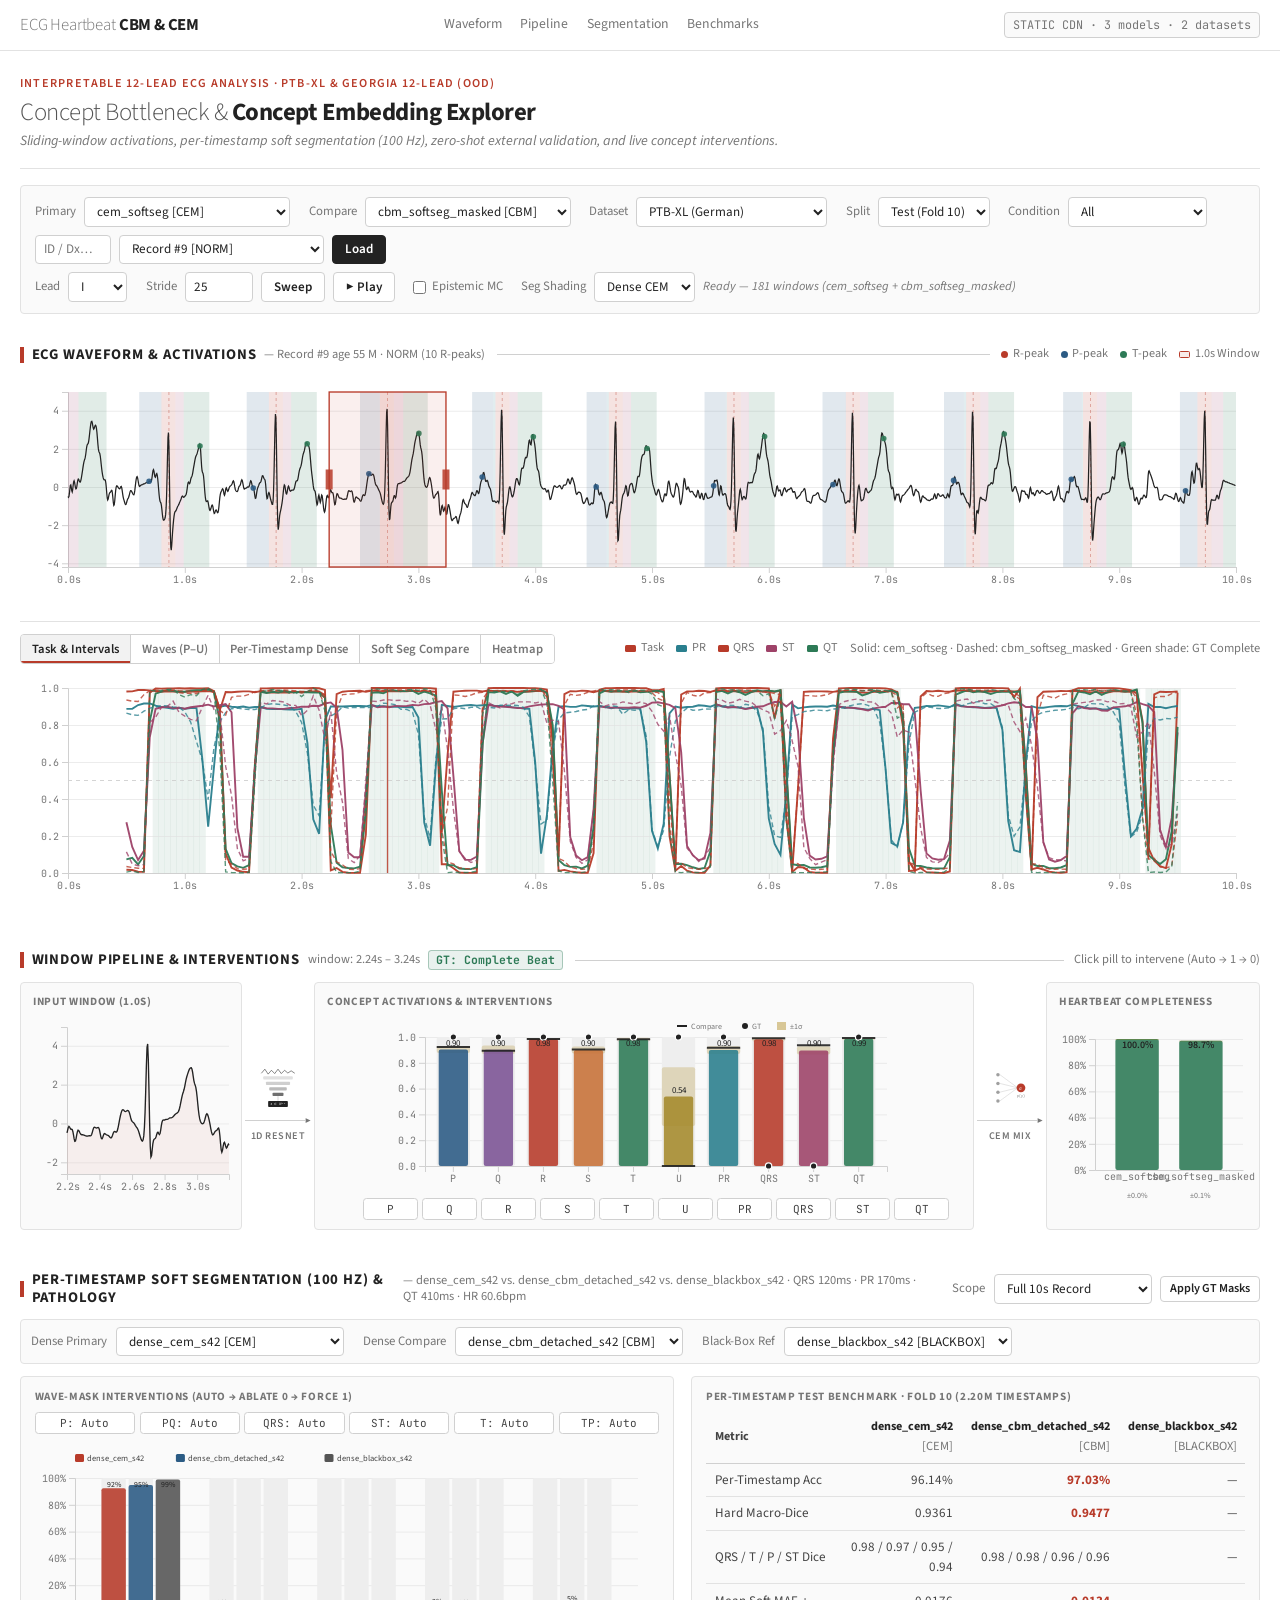
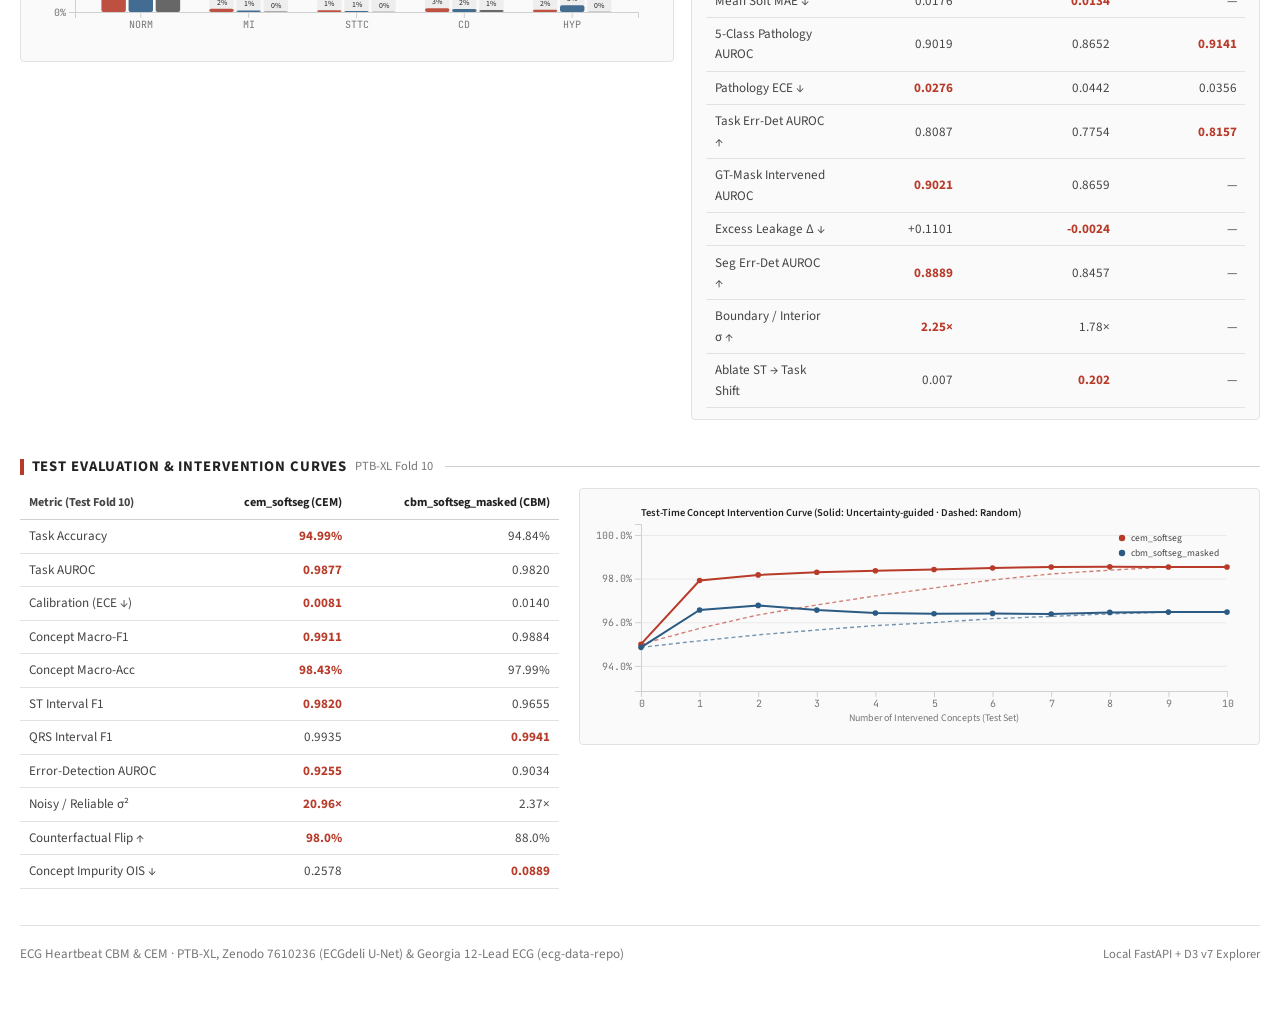
==== explorer/vercel/index.html @ d628d13e "Added vercel test" ====
<!DOCTYPE html>
<html lang="en">
<head>
  <meta charset="UTF-8" />
  <meta name="viewport" content="width=device-width, initial-scale=1.0" />
  <meta name="theme-color" content="#ffffff" />
  <title>ECG Heartbeat · CBM &amp; CEM Explorer</title>
  <link rel="preconnect" href="https://fonts.googleapis.com" />
  <link rel="preconnect" href="https://fonts.gstatic.com" crossorigin />
  <link href="https://fonts.googleapis.com/css2?family=Source+Sans+3:ital,wght@0,300;0,400;0,600;0,700;1,400&family=JetBrains+Mono:wght@400;500&display=swap" rel="stylesheet" />
  <link rel="stylesheet" href="./static/style.css" />
</head>
<body>
  <header class="site-topbar">
    <div class="page-wrap topbar-inner">
      <a class="brand-link" href="#top">
        <span class="brand-thin">ECG Heartbeat</span> <span class="brand-bold">CBM &amp; CEM</span>
      </a>
      <nav class="primary-nav" aria-label="Explorer sections">
        <a class="nav-link" href="#signal-section">Waveform</a>
        <a class="nav-link" href="#pipeline-section">Pipeline</a>
        <a class="nav-link" href="#dense-seg-section">Segmentation</a>
        <a class="nav-link" href="#benchmark-section">Benchmarks</a>
      </nav>
      <div id="device-badge" class="badge">Loading…</div>
    </div>
  </header>

  <main id="top" class="page-wrap">
    <section class="masthead">
      <div class="masthead-subtitle">Interpretable 12-Lead ECG Analysis · PTB-XL &amp; Georgia 12-Lead (OOD)</div>
      <h1 class="masthead-title">
        <span class="name-light">Concept Bottleneck &amp;</span> <span class="name-bold">Concept Embedding Explorer</span>
      </h1>
      <p class="masthead-note">
        Sliding-window activations, per-timestamp soft segmentation (100 Hz), zero-shot external validation, and live concept interventions.
      </p>
    </section>

    <!-- ── Controls ─────────────────────────────────────────────────────── -->
    <section class="controls">
      <div class="control-row">
        <label for="model-select">Primary</label>
        <select id="model-select"><option value="">— loading models… —</option></select>

        <label for="compare-select" class="ml">Compare</label>
        <select id="compare-select"><option value="">None</option></select>

        <label for="dataset-select" class="ml">Dataset</label>
        <select id="dataset-select">
          <option value="ptbxl" selected>PTB-XL (German)</option>
        </select>

        <label for="fold-select" class="ml" id="fold-label">Split</label>
        <select id="fold-select">
          <option value="10" selected>Test (Fold 10)</option>
          <option value="9">Val (Fold 9)</option>
          <option value="all">All Folds</option>
        </select>

        <label for="dx-select" class="ml">Condition</label>
        <select id="dx-select">
          <option value="ALL" selected>All</option>
          <option value="NORM">NORM</option>
          <option value="MI">MI</option>
          <option value="STTC">STTC</option>
          <option value="CD">CD</option>
          <option value="HYP">HYP</option>
          <option value="AFIB">AFIB</option>
          <option value="BBB">BBB (LBBB/RBBB)</option>
          <option value="PVC">PVC / PAC</option>
        </select>

        <input id="record-search" type="text" placeholder="ID / Dx…" title="Filter by ECG ID or condition" style="width:76px" />
        <select id="record-select"><option value="">— loading… —</option></select>
        <button id="load-btn" class="primary-btn">Load</button>
      </div>

      <div class="control-row">
        <label for="lead-select">Lead</label>
        <select id="lead-select">
          <option value="0" selected>I</option>
          <option value="1">II</option>
          <option value="2">III</option>
          <option value="3">aVR</option>
          <option value="4">aVL</option>
          <option value="5">aVF</option>
          <option value="6">V1</option>
          <option value="7">V2</option>
          <option value="8">V3</option>
          <option value="9">V4</option>
          <option value="10">V5</option>
          <option value="11">V6</option>
        </select>

        <label for="stride-input" class="ml">Stride</label>
        <input id="stride-input" type="number" value="20" min="5" max="200" step="5" style="width:68px" />
        <button id="sweep-btn" class="secondary-btn">Sweep</button>
        <button id="play-btn" class="secondary-btn" disabled>▶ Play</button>
        <label class="ml" style="display:inline-flex;align-items:center;gap:0.35rem;cursor:pointer" title="Run MC-Dropout on current window &amp; dense models for Epistemic + Aleatoric decomposition">
          <input id="epistemic-chk" type="checkbox" /> Epistemic MC
        </label>
        <label for="ecg-seg-overlay" class="ml">Seg Shading</label>
        <select id="ecg-seg-overlay" title="Shade ECG waveform with per-timestamp wave segmentation">
          <option value="none">Off</option>
          <option value="dense_cem" selected>Dense CEM</option>
          <option value="dense_cbm">Dense CBM</option>
          <option value="zenodo">Zenodo GT</option>
        </select>
        <span id="sweep-status" class="status-label"></span>
      </div>
    </section>

    <!-- ── Signal + Synchronized Sliding-Window & Per-Timestamp Activations ── -->
    <section class="card" id="signal-section">
      <div class="section-header">
        <h2 class="cv-heading">
          ECG Waveform &amp; Activations <span id="record-meta" class="meta-label"></span>
        </h2>
        <div class="legend-inline">
          <span class="leg-item"><i class="dot" style="background:#b83b2a"></i>R-peak</span>
          <span class="leg-item"><i class="dot" style="background:#2b5b84"></i>P-peak</span>
          <span class="leg-item"><i class="dot" style="background:#2d7a56"></i>T-peak</span>
          <span class="leg-item"><i class="swatch" style="border:1.5px solid #b83b2a;background:rgba(184,59,42,0.1)"></i>1.0s Window</span>
        </div>
      </div>
      <div id="signal-hint" class="hint">Select a record and click Load to inspect sliding-window and per-timestamp concept activations.</div>
      <div id="signal-container"></div>

      <!-- Synchronized Activation Timeline / Heatmap -->
      <div id="timeline-wrapper" style="display:none">
        <div class="timeline-toolbar">
          <div class="tab-group" id="timeline-tabs">
            <button class="tab-btn active" data-view="intervals">Task &amp; Intervals</button>
            <button class="tab-btn" data-view="waves">Waves (P–U)</button>
            <button class="tab-btn" data-view="dense">Per-Timestamp Dense</button>
            <button class="tab-btn" data-view="softseg">Soft Seg Compare</button>
            <button class="tab-btn" data-view="heatmap">Heatmap</button>
          </div>
          <div id="timeline-legend" class="legend-inline"></div>
        </div>
        <div id="seg-controls-bar" class="seg-controls-bar" style="display:none">
          <label for="seg-compare-mode">View</label>
          <select id="seg-compare-mode">
            <option value="cem_vs_gt" selected>Dense CEM (solid) vs. Zenodo GT (shaded)</option>
            <option value="cbm_vs_gt">Dense CBM (solid) vs. Zenodo GT (shaded)</option>
            <option value="cem_vs_cbm">Dense CEM (solid) vs. Dense CBM (dashed)</option>
            <option value="gt_only">Zenodo / ECGdeli GT Only</option>
          </select>
          <label class="ml" style="display:inline-flex;align-items:center;gap:0.3rem;cursor:pointer">
            <input id="seg-show-unc" type="checkbox" checked /> Boundary Uncertainty σ(t)
          </label>
          <span id="seg-hover-readout" class="meta-label ml"></span>
        </div>
        <div id="lineplot-container"></div>
        <div id="unc-strip-container" style="display:none"></div>
        <div id="heatmap-container" style="display:none"></div>
      </div>
    </section>

    <!-- ── Interactive Pipeline & Live Concept Interventions ────────────── -->
    <section class="card" id="pipeline-section" style="display:none">
      <div class="section-header">
        <h2 class="cv-heading">
          Window Pipeline &amp; Interventions
          <span class="window-info" id="window-pos-label"></span>
          <span class="gt-pill" id="gt-window-pill"></span>
        </h2>
        <div class="intervention-actions">
          <span class="meta-label">Click pill to intervene (Auto → 1 → 0)</span>
          <button id="reset-int-btn" class="secondary-btn small-btn" style="display:none">Reset</button>
        </div>
      </div>

      <div class="pipeline">
        <!-- 1. Input window -->
        <div class="pipe-panel pipe-panel--input">
          <div class="pipe-panel-title">Input Window (1.0s)</div>
          <div id="window-plot"></div>
        </div>

        <!-- Connector: Encoder -->
        <div class="pipe-connector">
          <svg class="pipe-sym" viewBox="0 0 64 84" fill="none" xmlns="http://www.w3.org/2000/svg">
            <polyline points="2,11 8,4 14,13 20,6 26,12 32,4 38,12 44,6 50,11 56,7 62,11"
              stroke="#222222" stroke-width="1.4" opacity="0.7" stroke-linecap="round"/>
            <rect x="5"  y="17" width="54" height="6" rx="1.5" fill="#767676" opacity="0.22"/>
            <rect x="10" y="27" width="44" height="6" rx="1.5" fill="#767676" opacity="0.35"/>
            <rect x="16" y="37" width="32" height="6" rx="1.5" fill="#767676" opacity="0.5"/>
            <rect x="22" y="47" width="20" height="6" rx="1.5" fill="#222222" opacity="0.65"/>
            <line x1="32" y1="53" x2="32" y2="62" stroke="#d0d0d0" stroke-width="1.5"/>
            <rect x="14" y="62" width="36" height="11" rx="1.5" fill="#222222"/>
            <text x="32" y="70" text-anchor="middle" fill="#ffffff" font-size="5.5" font-family="monospace">z ∈ ℝ⁵¹²</text>
          </svg>
          <div class="pipe-arrow-row">
            <div class="pipe-arrow-line"></div>
            <span class="pipe-arrow-tip">▶</span>
          </div>
          <div class="pipe-label">1D ResNet</div>
        </div>

        <!-- 2. Concept activations + Intervention toggles -->
        <div class="pipe-panel pipe-panel--concepts">
          <div class="pipe-panel-title" id="concepts-panel-title">Concept Activations &amp; Interventions</div>
          <div id="histogram-container"></div>
          <div id="intervention-controls" class="intervention-bar"></div>
        </div>

        <!-- Connector: Predictor -->
        <div class="pipe-connector">
          <svg class="pipe-sym" viewBox="0 0 64 84" fill="none" xmlns="http://www.w3.org/2000/svg">
            <circle cx="10" cy="14" r="3.2" fill="#767676" opacity="0.7"/>
            <circle cx="10" cy="30" r="3.2" fill="#767676" opacity="0.7"/>
            <circle cx="10" cy="46" r="3.2" fill="#767676" opacity="0.7"/>
            <circle cx="10" cy="62" r="3.2" fill="#767676" opacity="0.7"/>
            <line x1="13.5" y1="14" x2="46" y2="38" stroke="#d0d0d0" stroke-width="1"/>
            <line x1="13.5" y1="30" x2="46" y2="38" stroke="#d0d0d0" stroke-width="1"/>
            <line x1="13.5" y1="46" x2="46" y2="38" stroke="#d0d0d0" stroke-width="1"/>
            <line x1="13.5" y1="62" x2="46" y2="38" stroke="#d0d0d0" stroke-width="1"/>
            <circle cx="52" cy="38" r="8" fill="#b83b2a"/>
            <text x="52" y="41.5" text-anchor="middle" fill="#ffffff" font-size="9">σ</text>
            <text x="52" y="55" text-anchor="middle" fill="#767676" font-size="6" font-family="monospace">p(y)</text>
          </svg>
          <div class="pipe-arrow-row">
            <div class="pipe-arrow-line"></div>
            <span class="pipe-arrow-tip">▶</span>
          </div>
          <div class="pipe-label" id="predictor-label">Bottleneck</div>
        </div>

        <!-- 3. Task prediction (Primary + Compare) -->
        <div class="pipe-panel pipe-panel--task">
          <div class="pipe-panel-title">Heartbeat Completeness</div>
          <div id="task-pred-container"></div>
        </div>
      </div>
    </section>

    <!-- ── Per-Timestamp Dense Segmentation & Pathology Interventions ─────── -->
    <section class="card" id="dense-seg-section" style="display:none">
      <div class="section-header">
        <h2 class="cv-heading">
          Per-Timestamp Soft Segmentation (100 Hz) &amp; Pathology
          <span class="meta-label" id="dense-seg-status"></span>
        </h2>
        <div class="intervention-actions">
          <label for="dense-int-scope">Scope</label>
          <select id="dense-int-scope">
            <option value="record" selected>Full 10s Record</option>
            <option value="window">Selected 1.0s Window</option>
          </select>
          <button id="dense-gt-int-btn" class="secondary-btn small-btn" title="Substitute Zenodo GT soft masks into Dense CBM &amp; Dense CEM">Apply GT Masks</button>
          <button id="dense-reset-int-btn" class="secondary-btn small-btn" style="display:none">Reset</button>
        </div>
      </div>
      <div class="seg-controls-bar" style="margin-bottom:0.75rem">
        <label for="dense-primary-select">Dense Primary</label>
        <select id="dense-primary-select"><option value="">— loading… —</option></select>

        <label for="dense-compare-select" class="ml">Dense Compare</label>
        <select id="dense-compare-select"><option value="">None</option></select>

        <label for="dense-blackbox-select" class="ml">Black-Box Ref</label>
        <select id="dense-blackbox-select"><option value="">None</option></select>
      </div>
      <div class="dense-grid">
        <div class="dense-panel">
          <div class="pipe-panel-title">Wave-Mask Interventions (Auto → Ablate 0 → Force 1)</div>
          <div id="dense-wave-pills" class="dense-pill-bar"></div>
          <div id="dense-pathology-bars" class="dense-patho-container"></div>
        </div>
        <div class="dense-panel">
          <div class="pipe-panel-title" id="dense-benchmark-title">Per-Timestamp Test Benchmark · Fold 10 (2.20M Timestamps)</div>
          <div id="dense-metrics-table"></div>
        </div>
      </div>
    </section>

    <!-- ── Model Metrics & Test-Time Intervention Curves ─────────────────── -->
    <section class="card" id="benchmark-section">
      <div class="section-header">
        <h2 class="cv-heading">
          Test Evaluation &amp; Intervention Curves
          <span class="meta-label" id="benchmark-subtitle">PTB-XL Fold 10</span>
        </h2>
      </div>
      <div class="benchmark-grid">
        <div id="metrics-summary-container" class="metrics-col"></div>
        <div id="intervention-curve-container" class="curve-col"></div>
      </div>
    </section>

    <footer class="minimal-footer">
      <div class="minimal-footer-row">
        <span>ECG Heartbeat CBM &amp; CEM · PTB-XL, Zenodo 7610236 (ECGdeli U-Net) &amp; Georgia 12-Lead ECG (ecg-data-repo)</span>
        <span class="meta-label">Local FastAPI + D3 v7 Explorer</span>
      </div>
    </footer>
  </main>

  <script src="./static/vendor/d3.v7.min.js"></script>
  <script>window.EXPLORER_STATIC_MODE = true;</script>
  <script src="./static/main.js"></script>
</body>
</html>
---- explorer/vercel/static/style.css ----
/* ── Minimal Editorial Theme (inspired by merowech.github.io) ─────────────── */
*, *::before, *::after { box-sizing: border-box; margin: 0; padding: 0; }

:root {
  --bg: #ffffff;
  --bg-subtle: #fafafa;
  --bg-active: #f2f2f2;
  --ink: #222222;
  --text: #444444;
  --muted: #767676;
  --accent: #b83b2a;
  --accent-muted: #c45a4b;
  --ok: #2d7a56;
  --warn: #a67c00;
  --rule: #e2e2e2;
  --rule-strong: #d0d0d0;
  --font-sans: "Source Sans 3", system-ui, -apple-system, BlinkMacSystemFont, "Segoe UI", sans-serif;
  --font-mono: "JetBrains Mono", ui-monospace, SFMono-Regular, Menlo, Monaco, Consolas, monospace;
}

html { scroll-behavior: smooth; scroll-padding-top: 4rem; }

body {
  -webkit-font-smoothing: antialiased;
  -moz-osx-font-smoothing: grayscale;
  font-family: var(--font-sans);
  background-color: var(--bg);
  color: var(--text);
  line-height: 1.55;
  min-height: 100vh;
}

h1, h2, h3, h4 { color: var(--ink); line-height: 1.25; margin: 0; }
code, pre { font-family: var(--font-mono); }

a {
  color: var(--ink);
  text-decoration: underline;
  text-decoration-color: var(--rule-strong);
  text-underline-offset: 0.2em;
  transition: color 0.15s ease, text-decoration-color 0.15s ease;
}
a:hover { color: var(--accent); text-decoration-color: var(--accent); }
:focus-visible { outline: 2px solid var(--accent); outline-offset: 2px; }

/* ── Sticky Translucent Topbar ────────────────────────────────────────────── */
.site-topbar {
  position: sticky;
  top: 0;
  z-index: 40;
  background-color: rgba(255, 255, 255, 0.94);
  -webkit-backdrop-filter: blur(8px);
  backdrop-filter: blur(8px);
  border-bottom: 1px solid var(--rule);
}

.page-wrap {
  width: min(100% - 2.5rem, 78rem);
  margin-inline: auto;
}

.topbar-inner {
  display: flex;
  align-items: center;
  justify-content: space-between;
  gap: 1rem;
  min-height: 3.15rem;
}

.brand-link {
  font-size: 1.05rem;
  letter-spacing: -0.01em;
  text-decoration: none;
  color: var(--ink);
  white-space: nowrap;
}
.brand-link:hover { color: var(--ink); }
.brand-thin { color: var(--muted); font-weight: 300; }
.brand-bold { color: var(--ink); font-weight: 700; }

.primary-nav {
  display: flex;
  align-items: center;
  gap: 1.15rem;
}
.primary-nav a.nav-link {
  color: var(--muted);
  font-size: 0.86rem;
  font-weight: 400;
  text-decoration: none;
  padding-block: 0.2rem;
  border-bottom: 1.5px solid transparent;
  transition: color 0.15s ease, border-color 0.15s ease;
}
.primary-nav a.nav-link:hover {
  color: var(--ink);
  border-bottom-color: var(--accent);
}

.badge {
  font-size: 0.74rem;
  font-family: var(--font-mono);
  color: var(--muted);
  border: 1px solid var(--rule-strong);
  border-radius: 0.25rem;
  padding: 0.16rem 0.5rem;
  background: var(--bg-subtle);
  white-space: nowrap;
}

/* ── Compact Masthead ─────────────────────────────────────────────────────── */
.masthead {
  padding-block: 1.45rem 0.95rem;
  border-bottom: 1px solid var(--rule);
  margin-bottom: 1rem;
}
.masthead-title {
  font-size: 1.55rem;
  letter-spacing: -0.02em;
  margin-bottom: 0.2rem;
}
.name-light { color: #555555; font-weight: 300; }
.name-bold  { color: var(--ink); font-weight: 700; }
.masthead-subtitle {
  color: var(--accent);
  font-size: 0.76rem;
  font-weight: 600;
  letter-spacing: 0.1em;
  text-transform: uppercase;
  margin-bottom: 0.2rem;
}
.masthead-note {
  color: var(--muted);
  font-size: 0.88rem;
  font-style: italic;
}

/* ── Main & Editorial Sections ────────────────────────────────────────────── */
main { padding-bottom: 2.5rem; }

.card {
  padding-block: 0.95rem 0.75rem;
  margin-bottom: 0.65rem;
}

.section-header {
  display: flex;
  align-items: center;
  justify-content: space-between;
  flex-wrap: wrap;
  gap: 0.65rem;
  margin-bottom: 0.75rem;
}

.cv-heading {
  display: flex;
  align-items: center;
  flex: 1 1 18rem;
  gap: 0.5rem;
  font-size: 0.92rem;
  font-weight: 700;
  letter-spacing: 0.06em;
  text-transform: uppercase;
  color: var(--ink);
}
.cv-heading::before {
  content: "";
  width: 0.22rem;
  height: 1rem;
  background-color: var(--accent);
  flex-shrink: 0;
}
.cv-heading::after {
  content: "";
  flex: 1 1;
  height: 1px;
  background-color: var(--rule-strong);
  margin-left: 0.25rem;
}

/* ── Controls Bar ─────────────────────────────────────────────────────────── */
.controls {
  padding: 0.7rem 0.9rem;
  background-color: var(--bg-subtle);
  border: 1px solid var(--rule);
  border-radius: 0.25rem;
  margin-bottom: 1rem;
}

.control-row {
  display: flex;
  align-items: center;
  gap: 0.5rem;
  flex-wrap: wrap;
  margin-bottom: 0.5rem;
}
.control-row:last-child { margin-bottom: 0; }
.ml { margin-left: 0.65rem; }

label {
  font-size: 0.8rem;
  color: var(--muted);
  white-space: nowrap;
}

select, input[type="number"], input[type="text"] {
  background-color: var(--bg);
  border: 1px solid var(--rule-strong);
  border-radius: 0.25rem;
  color: var(--ink);
  font-family: var(--font-sans);
  font-size: 0.82rem;
  padding: 0.24rem 0.5rem;
  min-height: 1.85rem;
  cursor: pointer;
  outline: none;
  transition: border-color 0.15s ease;
}
select:hover, input:hover { border-color: var(--muted); }
select:focus, input:focus { border-color: var(--ink); }
select#record-select { min-width: 185px; }

input[type="checkbox"] { accent-color: var(--accent); cursor: pointer; }

.primary-btn, .secondary-btn {
  padding: 0.26rem 0.75rem;
  min-height: 1.85rem;
  border-radius: 0.25rem;
  font-family: var(--font-sans);
  font-size: 0.82rem;
  font-weight: 600;
  cursor: pointer;
  transition: background-color 0.15s ease, border-color 0.15s ease, color 0.15s ease;
}
.primary-btn {
  background-color: var(--ink);
  color: #ffffff;
  border: 1px solid var(--ink);
}
.primary-btn:hover {
  background-color: var(--accent);
  border-color: var(--accent);
}
.secondary-btn {
  background-color: var(--bg);
  color: var(--ink);
  border: 1px solid var(--rule-strong);
}
.secondary-btn:hover {
  border-color: var(--ink);
  background-color: var(--bg-active);
}
.secondary-btn:disabled { opacity: 0.45; cursor: not-allowed; }
.small-btn { padding: 0.16rem 0.55rem; min-height: 1.65rem; font-size: 0.76rem; }

.status-label { font-size: 0.78rem; color: var(--muted); font-style: italic; }
.status-label.running { color: var(--accent); }
.status-label.done    { color: var(--muted); }
.hint { font-size: 0.84rem; color: var(--muted); font-style: italic; }

/* ── Legends & Segmented Tabs (merowech.github.io .view-segmented) ────────── */
.legend-inline {
  display: flex;
  align-items: center;
  flex-wrap: wrap;
  gap: 0.75rem;
  font-size: 0.76rem;
  color: var(--muted);
}
.leg-item { display: inline-flex; align-items: center; gap: 0.3rem; }
.dot { width: 7px; height: 7px; border-radius: 50%; display: inline-block; }
.swatch { width: 11px; height: 7px; border-radius: 1.5px; display: inline-block; }

.timeline-toolbar {
  display: flex;
  align-items: center;
  justify-content: space-between;
  flex-wrap: wrap;
  gap: 0.65rem;
  margin: 0.85rem 0 0.5rem;
  padding-top: 0.75rem;
  border-top: 1px solid var(--rule);
}

.tab-group {
  display: inline-flex;
  align-items: center;
  flex-wrap: wrap;
  border: 1px solid var(--rule-strong);
  border-radius: 0.25rem;
  overflow: hidden;
}
.tab-btn {
  background-color: var(--bg);
  color: var(--muted);
  border: none;
  padding: 0.22rem 0.68rem;
  min-height: 1.78rem;
  font-family: var(--font-sans);
  font-size: 0.79rem;
  font-weight: 600;
  cursor: pointer;
  transition: background-color 0.15s ease, color 0.15s ease;
}
.tab-btn + .tab-btn { border-left: 1px solid var(--rule-strong); }
.tab-btn:hover { color: var(--ink); }
.tab-btn.active {
  background-color: var(--bg-active);
  color: var(--ink);
  box-shadow: inset 0 -2px 0 var(--accent);
}

/* ── Signal & Lineplot Charts ─────────────────────────────────────────────── */
#signal-container, #lineplot-container, #heatmap-container, #unc-strip-container {
  overflow: hidden;
}
.ecg-line { fill: none; stroke: var(--ink); stroke-width: 1.25; }
.window-rect {
  fill: rgba(184, 59, 42, 0.08);
  stroke: var(--accent);
  stroke-width: 1.35;
  cursor: ew-resize;
}
.window-handle { fill: var(--accent); opacity: 0.85; cursor: ew-resize; }
.axis path, .axis line { stroke: var(--rule-strong); }
.axis text { fill: var(--muted); font-size: 10px; font-family: var(--font-mono); }
.grid line { stroke: var(--rule); stroke-width: 0.65; }
.grid path { stroke-width: 0; }
.sync-cursor { stroke: var(--accent); stroke-width: 1.35; opacity: 0.85; pointer-events: none; }

/* ── Pipeline Layout ──────────────────────────────────────────────────────── */
.pipeline {
  display: flex;
  flex-direction: row;
  align-items: stretch;
  gap: 0;
  overflow-x: auto;
  padding-bottom: 0.2rem;
}
.pipe-panel {
  background-color: var(--bg-subtle);
  border: 1px solid var(--rule);
  border-radius: 0.25rem;
  padding: 0.65rem 0.75rem 0.55rem;
  display: flex;
  flex-direction: column;
  flex-shrink: 0;
}
.pipe-panel--input    { width: 222px; }
.pipe-panel--concepts { flex: 1; min-width: 470px; }
.pipe-panel--task     { width: 214px; }

.pipe-panel-title {
  font-size: 0.7rem;
  font-weight: 700;
  color: var(--muted);
  text-transform: uppercase;
  letter-spacing: 0.06em;
  margin-bottom: 0.4rem;
}

.pipe-connector {
  display: flex;
  flex-direction: column;
  align-items: center;
  justify-content: center;
  flex-shrink: 0;
  width: 72px;
  padding: 0 0.2rem;
  gap: 0.2rem;
}
.pipe-sym { width: 46px; height: 46px; }
.pipe-arrow-row { display: flex; align-items: center; width: 100%; }
.pipe-arrow-line { flex: 1; height: 1px; background-color: var(--rule-strong); }
.pipe-arrow-tip { color: var(--muted); font-size: 10px; line-height: 1; }
.pipe-label {
  font-size: 0.64rem;
  font-weight: 600;
  color: var(--muted);
  text-transform: uppercase;
  letter-spacing: 0.05em;
  text-align: center;
}

#histogram-container { display: flex; justify-content: center; }
.hist-bar-bg { fill: #eeeeee; rx: 2; }
.hist-bar-fill { rx: 2; }

/* ── Live Intervention Pills ──────────────────────────────────────────────── */
.intervention-actions { display: flex; align-items: center; gap: 0.55rem; flex-wrap: wrap; }
.intervention-bar {
  display: grid;
  grid-template-columns: repeat(10, 1fr);
  gap: 0.28rem;
  margin-top: 0.35rem;
  padding: 0 12px 0 36px;
}
.int-pill {
  font-size: 0.69rem;
  font-family: var(--font-mono);
  padding: 0.2rem 0.12rem;
  border-radius: 0.22rem;
  border: 1px solid var(--rule-strong);
  background-color: var(--bg);
  color: var(--text);
  cursor: pointer;
  text-align: center;
  transition: all 0.12s ease;
}
.int-pill:hover { border-color: var(--ink); color: var(--ink); }
.int-pill.force-1 {
  background-color: rgba(45, 122, 86, 0.12);
  border-color: var(--ok);
  color: var(--ok);
  font-weight: 700;
}
.int-pill.force-0 {
  background-color: rgba(184, 59, 42, 0.12);
  border-color: var(--accent);
  color: var(--accent);
  font-weight: 700;
}

/* ── Dense Per-Timestamp Segmentation Controls & Panel ────────────────────── */
.seg-controls-bar {
  display: flex;
  align-items: center;
  flex-wrap: wrap;
  gap: 0.55rem;
  margin-bottom: 0.45rem;
  padding: 0.4rem 0.65rem;
  background-color: var(--bg-subtle);
  border: 1px solid var(--rule);
  border-radius: 0.25rem;
}
#unc-strip-container { margin-top: 0.2rem; }

.dense-grid {
  display: grid;
  grid-template-columns: 1.15fr 1fr;
  gap: 1.1rem;
  align-items: start;
}
@media (max-width: 960px) { .dense-grid { grid-template-columns: 1fr; } }

.dense-panel {
  background-color: var(--bg-subtle);
  border: 1px solid var(--rule);
  border-radius: 0.25rem;
  padding: 0.7rem 0.85rem;
}
.dense-pill-bar {
  display: grid;
  grid-template-columns: repeat(6, 1fr);
  gap: 0.3rem;
  margin-bottom: 0.6rem;
}
.dense-patho-container { overflow: hidden; }

/* ── Benchmark Tables & Intervention Curves ───────────────────────────────── */
.benchmark-grid {
  display: grid;
  grid-template-columns: 1fr 1.25fr;
  gap: 1.25rem;
  align-items: start;
}
@media (max-width: 960px) { .benchmark-grid { grid-template-columns: 1fr; } }

.metrics-table {
  width: 100%;
  border-collapse: collapse;
  font-size: 0.82rem;
}
.metrics-table th, .metrics-table td {
  padding: 0.38rem 0.55rem;
  border-bottom: 1px solid var(--rule);
  text-align: right;
  font-variant-numeric: tabular-nums;
}
.metrics-table th:first-child, .metrics-table td:first-child {
  text-align: left;
  color: var(--text);
}
.metrics-table th {
  color: var(--ink);
  font-weight: 700;
  font-size: 0.76rem;
  border-bottom: 1px solid var(--rule-strong);
}
.metrics-table td.best { color: var(--accent); font-weight: 700; }

.curve-col {
  background-color: var(--bg-subtle);
  border: 1px solid var(--rule);
  border-radius: 0.25rem;
  padding: 0.7rem 0.85rem;
}

/* ── Meta pills & Footer ──────────────────────────────────────────────────── */
.meta-label, .window-info {
  font-size: 0.78rem;
  font-weight: 400;
  color: var(--muted);
  text-transform: none;
  letter-spacing: normal;
}
.gt-pill {
  font-size: 0.72rem;
  font-family: var(--font-mono);
  padding: 0.1rem 0.45rem;
  border-radius: 0.22rem;
  text-transform: none;
  letter-spacing: normal;
}
.gt-pill.complete {
  background-color: rgba(45, 122, 86, 0.1);
  color: var(--ok);
  border: 1px solid rgba(45, 122, 86, 0.35);
}
.gt-pill.incomplete {
  background-color: rgba(184, 59, 42, 0.1);
  color: var(--accent);
  border: 1px solid rgba(184, 59, 42, 0.35);
}

.minimal-footer {
  margin-top: 1.5rem;
  border-top: 1px solid var(--rule);
  color: var(--muted);
  font-size: 0.82rem;
  padding-block: 1.15rem 2rem;
}
.minimal-footer-row {
  display: flex;
  flex-wrap: wrap;
  align-items: center;
  justify-content: space-between;
  gap: 0.75rem;
}
@media (max-width: 46em) {
  .primary-nav { display: none; }
}
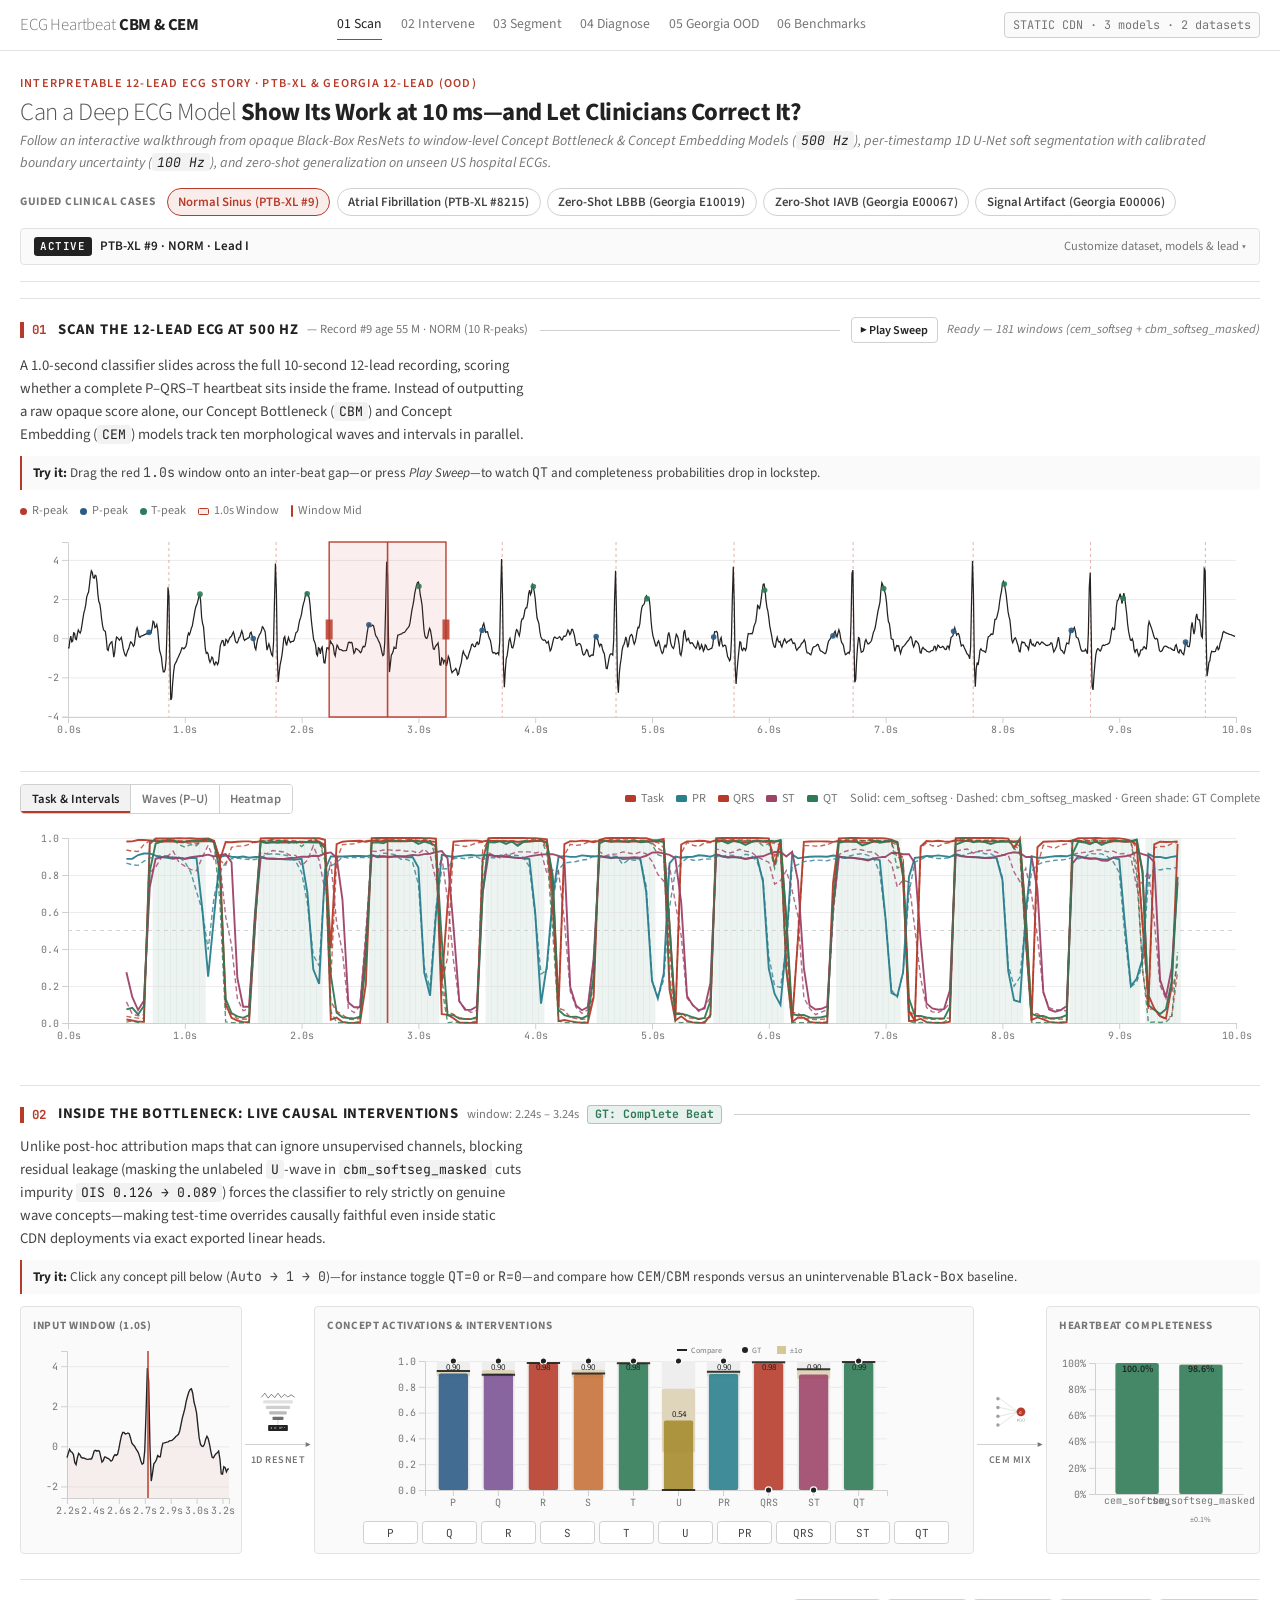
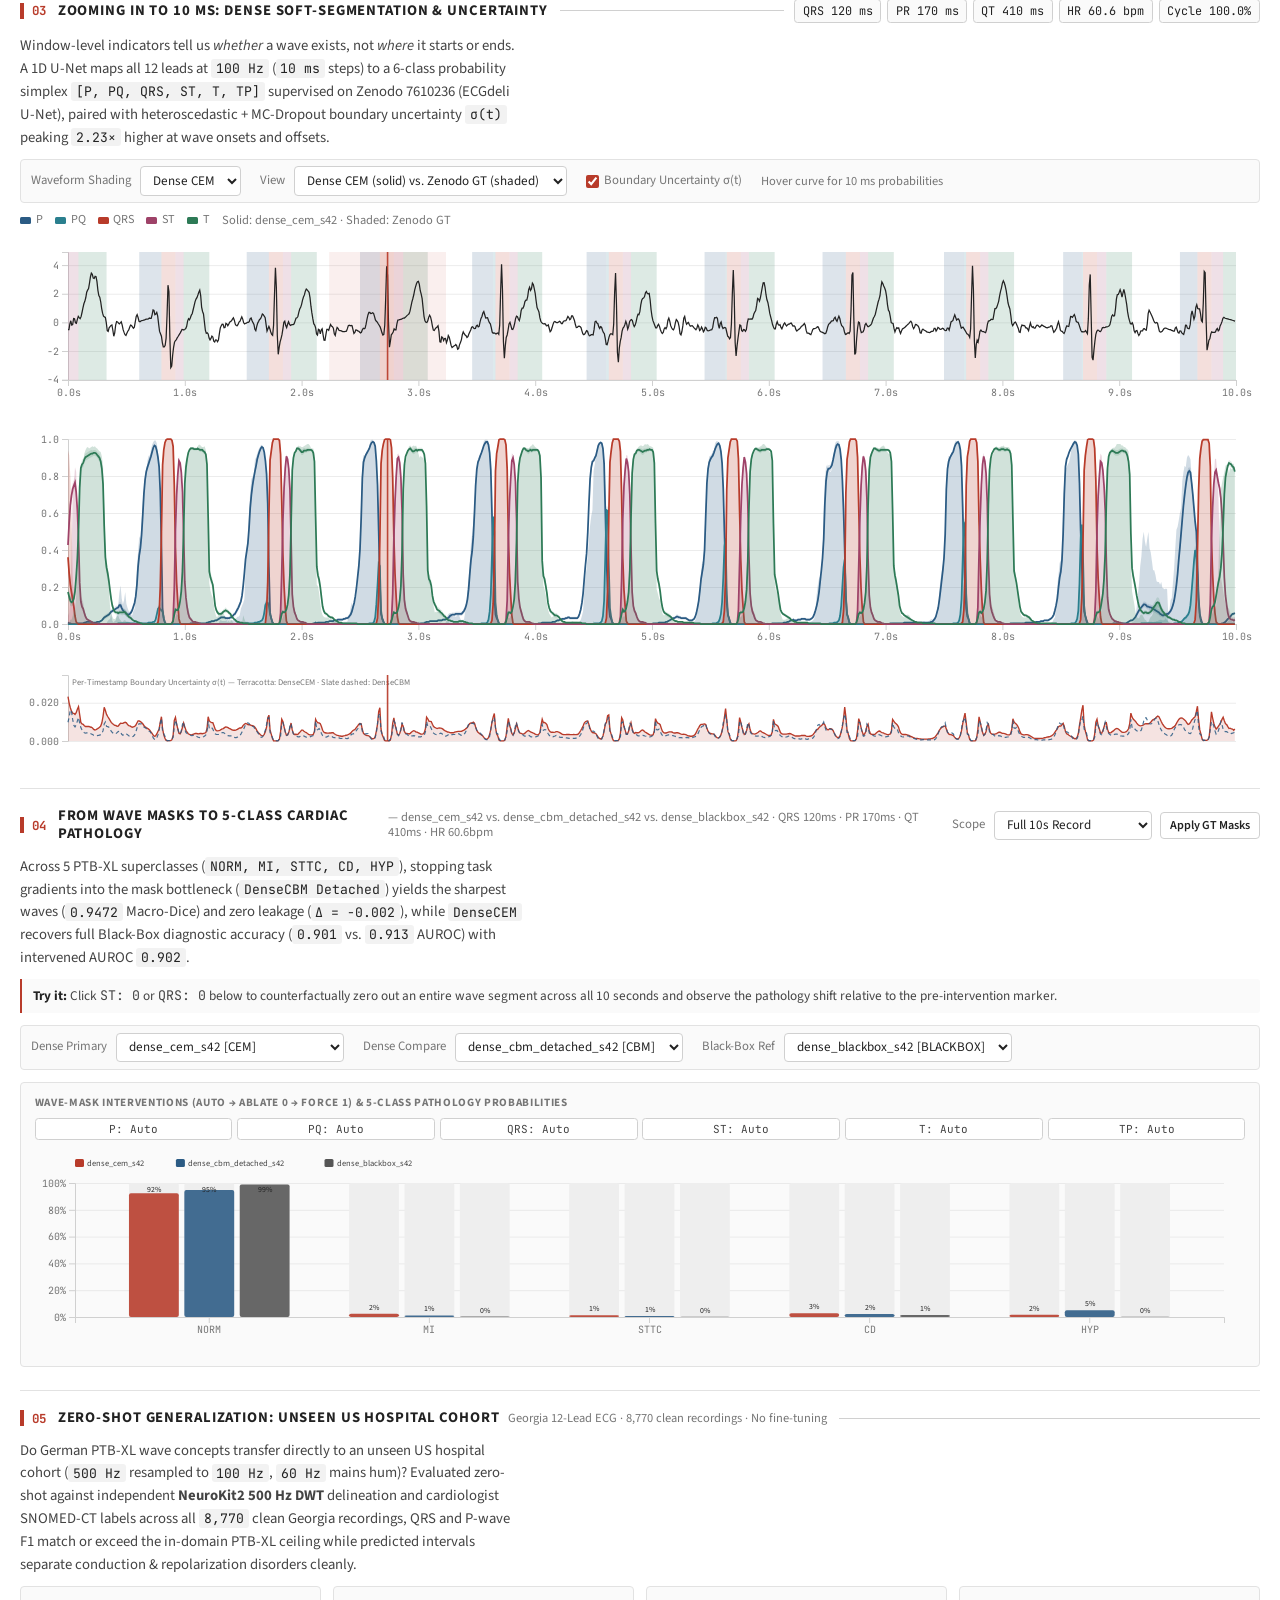
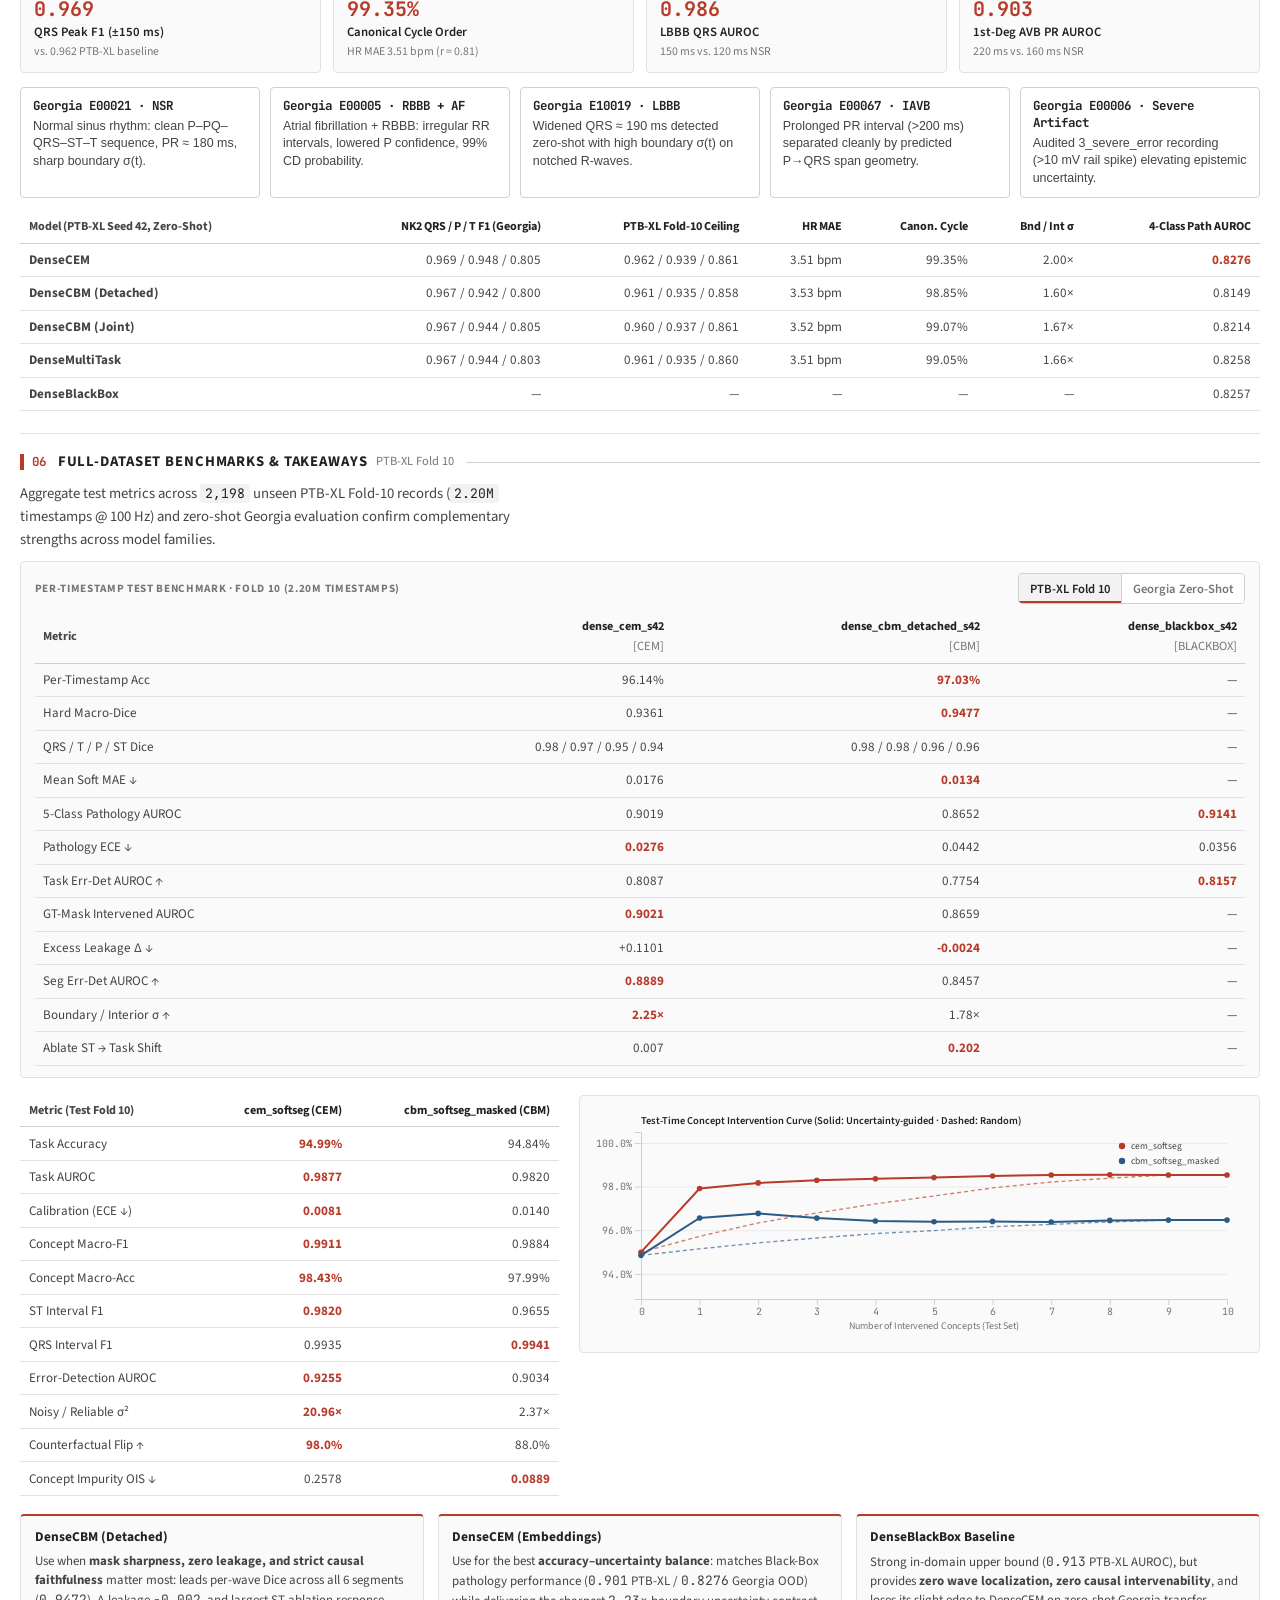
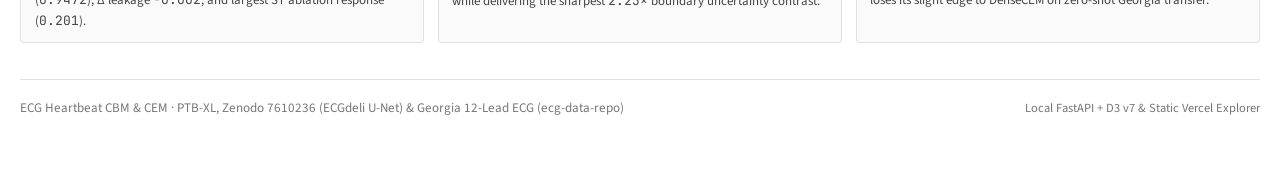
==== commit 8744d103: "Added pre-calculated data to explorer" ====
--- a/explorer/vercel/index.html
+++ b/explorer/vercel/index.html
@@ -1,196 +1,242 @@
 <!DOCTYPE html>
 <html lang="en">
+
 <head>
   <meta charset="UTF-8" />
   <meta name="viewport" content="width=device-width, initial-scale=1.0" />
   <meta name="theme-color" content="#ffffff" />
-  <title>ECG Heartbeat · CBM &amp; CEM Explorer</title>
+  <title>ECG Heartbeat · CBM &amp; CEM Story Explorer</title>
   <link rel="preconnect" href="https://fonts.googleapis.com" />
   <link rel="preconnect" href="https://fonts.gstatic.com" crossorigin />
-  <link href="https://fonts.googleapis.com/css2?family=Source+Sans+3:ital,wght@0,300;0,400;0,600;0,700;1,400&family=JetBrains+Mono:wght@400;500&display=swap" rel="stylesheet" />
+  <link
+    href="https://fonts.googleapis.com/css2?family=Source+Sans+3:ital,wght@0,300;0,400;0,600;0,700;1,400&family=JetBrains+Mono:wght@400;500&display=swap"
+    rel="stylesheet" />
+  <link rel="preload" href="./data/manifest.json" as="fetch" crossorigin="anonymous" />
+  <link rel="preload" href="./data/records/ptbxl_9.json" as="fetch" crossorigin="anonymous" />
   <link rel="stylesheet" href="./static/style.css" />
 </head>
+
 <body>
   <header class="site-topbar">
     <div class="page-wrap topbar-inner">
       <a class="brand-link" href="#top">
         <span class="brand-thin">ECG Heartbeat</span> <span class="brand-bold">CBM &amp; CEM</span>
       </a>
-      <nav class="primary-nav" aria-label="Explorer sections">
-        <a class="nav-link" href="#signal-section">Waveform</a>
-        <a class="nav-link" href="#pipeline-section">Pipeline</a>
-        <a class="nav-link" href="#dense-seg-section">Segmentation</a>
-        <a class="nav-link" href="#benchmark-section">Benchmarks</a>
+      <nav class="primary-nav" aria-label="Story acts">
+        <a class="nav-link active" href="#signal-section" data-act="signal-section">01 Scan</a>
+        <a class="nav-link" href="#pipeline-section" data-act="pipeline-section">02 Intervene</a>
+        <a class="nav-link" href="#act-segment" data-act="act-segment">03 Segment</a>
+        <a class="nav-link" href="#dense-seg-section" data-act="dense-seg-section">04 Diagnose</a>
+        <a class="nav-link" href="#act-external" data-act="act-external">05 Georgia OOD</a>
+        <a class="nav-link" href="#benchmark-section" data-act="benchmark-section">06 Benchmarks</a>
       </nav>
-      <div id="device-badge" class="badge">Loading…</div>
+      <div id="device-badge" class="badge"><span class="spinner" aria-hidden="true"></span> Loading…</div>
     </div>
+    <div id="global-loading-bar" class="global-loading-bar" aria-hidden="true"></div>
   </header>
 
   <main id="top" class="page-wrap">
+    <!-- ── Act 0: Hero Thesis, Guided Clinical Case Presets & Drawer ─────── -->
     <section class="masthead">
-      <div class="masthead-subtitle">Interpretable 12-Lead ECG Analysis · PTB-XL &amp; Georgia 12-Lead (OOD)</div>
+      <div class="masthead-subtitle">Interpretable 12-Lead ECG Story · PTB-XL &amp; Georgia 12-Lead (OOD)</div>
       <h1 class="masthead-title">
-        <span class="name-light">Concept Bottleneck &amp;</span> <span class="name-bold">Concept Embedding Explorer</span>
+        <span class="name-light">Can a Deep ECG Model</span> <span class="name-bold">Show Its Work at 10 ms—and Let
+          Clinicians Correct It?</span>
       </h1>
       <p class="masthead-note">
-        Sliding-window activations, per-timestamp soft segmentation (100 Hz), zero-shot external validation, and live concept interventions.
-      </p>
-    </section>
-
-    <!-- ── Controls ─────────────────────────────────────────────────────── -->
-    <section class="controls">
-      <div class="control-row">
-        <label for="model-select">Primary</label>
-        <select id="model-select"><option value="">— loading models… —</option></select>
-
-        <label for="compare-select" class="ml">Compare</label>
-        <select id="compare-select"><option value="">None</option></select>
-
-        <label for="dataset-select" class="ml">Dataset</label>
-        <select id="dataset-select">
-          <option value="ptbxl" selected>PTB-XL (German)</option>
-        </select>
-
-        <label for="fold-select" class="ml" id="fold-label">Split</label>
-        <select id="fold-select">
-          <option value="10" selected>Test (Fold 10)</option>
-          <option value="9">Val (Fold 9)</option>
-          <option value="all">All Folds</option>
-        </select>
-
-        <label for="dx-select" class="ml">Condition</label>
-        <select id="dx-select">
-          <option value="ALL" selected>All</option>
-          <option value="NORM">NORM</option>
-          <option value="MI">MI</option>
-          <option value="STTC">STTC</option>
-          <option value="CD">CD</option>
-          <option value="HYP">HYP</option>
-          <option value="AFIB">AFIB</option>
-          <option value="BBB">BBB (LBBB/RBBB)</option>
-          <option value="PVC">PVC / PAC</option>
-        </select>
-
-        <input id="record-search" type="text" placeholder="ID / Dx…" title="Filter by ECG ID or condition" style="width:76px" />
-        <select id="record-select"><option value="">— loading… —</option></select>
-        <button id="load-btn" class="primary-btn">Load</button>
-      </div>
-
-      <div class="control-row">
-        <label for="lead-select">Lead</label>
-        <select id="lead-select">
-          <option value="0" selected>I</option>
-          <option value="1">II</option>
-          <option value="2">III</option>
-          <option value="3">aVR</option>
-          <option value="4">aVL</option>
-          <option value="5">aVF</option>
-          <option value="6">V1</option>
-          <option value="7">V2</option>
-          <option value="8">V3</option>
-          <option value="9">V4</option>
-          <option value="10">V5</option>
-          <option value="11">V6</option>
-        </select>
-
-        <label for="stride-input" class="ml">Stride</label>
-        <input id="stride-input" type="number" value="20" min="5" max="200" step="5" style="width:68px" />
-        <button id="sweep-btn" class="secondary-btn">Sweep</button>
-        <button id="play-btn" class="secondary-btn" disabled>▶ Play</button>
-        <label class="ml" style="display:inline-flex;align-items:center;gap:0.35rem;cursor:pointer" title="Run MC-Dropout on current window &amp; dense models for Epistemic + Aleatoric decomposition">
-          <input id="epistemic-chk" type="checkbox" /> Epistemic MC
-        </label>
-        <label for="ecg-seg-overlay" class="ml">Seg Shading</label>
-        <select id="ecg-seg-overlay" title="Shade ECG waveform with per-timestamp wave segmentation">
-          <option value="none">Off</option>
-          <option value="dense_cem" selected>Dense CEM</option>
-          <option value="dense_cbm">Dense CBM</option>
-          <option value="zenodo">Zenodo GT</option>
-        </select>
-        <span id="sweep-status" class="status-label"></span>
-      </div>
-    </section>
-
-    <!-- ── Signal + Synchronized Sliding-Window & Per-Timestamp Activations ── -->
-    <section class="card" id="signal-section">
+        Follow an interactive walkthrough from opaque Black-Box ResNets to window-level Concept Bottleneck &amp; Concept
+        Embedding Models (<code>500 Hz</code>), per-timestamp 1D U-Net soft segmentation with calibrated boundary
+        uncertainty (<code>100 Hz</code>), and zero-shot generalization on unseen US hospital ECGs.
+      </p>
+
+      <div class="preset-block">
+        <span class="preset-label">Guided Clinical Cases</span>
+        <div class="preset-strip" role="group" aria-label="Guided clinical case presets">
+          <button class="preset-chip active" data-preset="ptbxl_norm">Normal Sinus (PTB-XL #9)</button>
+          <button class="preset-chip" data-preset="ptbxl_afib">Atrial Fibrillation (PTB-XL #8215)</button>
+          <button class="preset-chip" data-preset="georgia_lbbb">Zero-Shot LBBB (Georgia E10019)</button>
+          <button class="preset-chip" data-preset="georgia_iavb">Zero-Shot IAVB (Georgia E00067)</button>
+          <button class="preset-chip" data-preset="georgia_artifact">Signal Artifact (Georgia E00006)</button>
+        </div>
+      </div>
+
+      <details id="controls-drawer" class="controls-drawer">
+        <summary class="controls-summary">
+          <span class="controls-summary-left">
+            <span class="controls-pill">Active</span>
+            <span id="active-case-summary">Loading initial case…</span>
+          </span>
+          <span class="controls-summary-right">Customize dataset, models &amp; lead ▾</span>
+        </summary>
+        <div class="controls controls-inside">
+          <div class="control-row">
+            <label for="model-select">Primary</label>
+            <select id="model-select">
+              <option value="">— loading models… —</option>
+            </select>
+
+            <label for="compare-select" class="ml">Compare</label>
+            <select id="compare-select">
+              <option value="">None</option>
+            </select>
+
+            <label for="dataset-select" class="ml">Dataset</label>
+            <select id="dataset-select">
+              <option value="ptbxl" selected>PTB-XL (German)</option>
+            </select>
+
+            <label for="fold-select" class="ml" id="fold-label">Split</label>
+            <select id="fold-select">
+              <option value="10" selected>Test (Fold 10)</option>
+              <option value="9">Val (Fold 9)</option>
+              <option value="all">All Folds</option>
+            </select>
+
+            <label for="dx-select" class="ml">Condition</label>
+            <select id="dx-select">
+              <option value="ALL" selected>All</option>
+              <option value="NORM">NORM</option>
+              <option value="MI">MI</option>
+              <option value="STTC">STTC</option>
+              <option value="CD">CD</option>
+              <option value="HYP">HYP</option>
+              <option value="AFIB">AFIB</option>
+              <option value="BBB">BBB (LBBB/RBBB)</option>
+              <option value="PVC">PVC / PAC</option>
+            </select>
+
+            <input id="record-search" type="text" placeholder="ID / Dx…" title="Filter by ECG ID or condition"
+              style="width:78px" />
+            <select id="record-select">
+              <option value="">— loading… —</option>
+            </select>
+            <button id="load-btn" class="primary-btn">Load</button>
+          </div>
+
+          <div class="control-row">
+            <label for="lead-select">Lead</label>
+            <select id="lead-select">
+              <option value="0" selected>I</option>
+              <option value="1">II</option>
+              <option value="2">III</option>
+              <option value="3">aVR</option>
+              <option value="4">aVL</option>
+              <option value="5">aVF</option>
+              <option value="6">V1</option>
+              <option value="7">V2</option>
+              <option value="8">V3</option>
+              <option value="9">V4</option>
+              <option value="10">V5</option>
+              <option value="11">V6</option>
+            </select>
+
+            <label for="stride-input" class="ml">Stride</label>
+            <input id="stride-input" type="number" value="20" min="5" max="200" step="5" style="width:68px" />
+            <input id="stride-input" type="number" value="25" min="5" max="200" step="5" style="width:68px" />
+            <button id="sweep-btn" class="secondary-btn">Sweep</button>
+
+            <label class="ml" style="display:inline-flex;align-items:center;gap:0.35rem;cursor:pointer"
+              title="Run MC-Dropout on current window &amp; dense models for Epistemic + Aleatoric decomposition">
+              <input id="epistemic-chk" type="checkbox" /> Epistemic MC
+            </label>
+          </div>
+        </div>
+      </details>
+    </section>
+
+    <!-- ── Act 1: Scan the 12-Lead ECG at 500 Hz ────────────────────────── -->
+    <section class="card story-act" id="signal-section">
       <div class="section-header">
         <h2 class="cv-heading">
-          ECG Waveform &amp; Activations <span id="record-meta" class="meta-label"></span>
+          <span class="act-num">01</span> Scan the 12-Lead ECG at 500 Hz
+          <span id="record-meta" class="meta-label"></span>
         </h2>
-        <div class="legend-inline">
-          <span class="leg-item"><i class="dot" style="background:#b83b2a"></i>R-peak</span>
-          <span class="leg-item"><i class="dot" style="background:#2b5b84"></i>P-peak</span>
-          <span class="leg-item"><i class="dot" style="background:#2d7a56"></i>T-peak</span>
-          <span class="leg-item"><i class="swatch" style="border:1.5px solid #b83b2a;background:rgba(184,59,42,0.1)"></i>1.0s Window</span>
-        </div>
-      </div>
-      <div id="signal-hint" class="hint">Select a record and click Load to inspect sliding-window and per-timestamp concept activations.</div>
+        <div class="act1-actions">
+          <button id="play-btn" class="secondary-btn small-btn" disabled>▶ Play Sweep</button>
+          <span id="sweep-status" class="status-label"></span>
+        </div>
+      </div>
+      <p class="story-lead">
+        A 1.0-second classifier slides across the full 10-second 12-lead recording, scoring whether a complete P–QRS–T
+        heartbeat sits inside the frame. Instead of outputting a raw opaque score alone, our Concept Bottleneck
+        (<code>CBM</code>) and Concept Embedding (<code>CEM</code>) models track ten morphological waves and intervals
+        in parallel.
+      </p>
+      <div class="story-prompt">
+        <strong>Try it:</strong> Drag the red <code>1.0s</code> window onto an inter-beat gap—or press <em>Play
+          Sweep</em>—to watch <code>QT</code> and completeness probabilities drop in lockstep.
+      </div>
+
+      <div class="legend-inline" style="margin-bottom:0.35rem">
+        <span class="leg-item"><i class="dot" style="background:#b83b2a"></i>R-peak</span>
+        <span class="leg-item"><i class="dot" style="background:#2b5b84"></i>P-peak</span>
+        <span class="leg-item"><i class="dot" style="background:#2d7a56"></i>T-peak</span>
+        <span class="leg-item"><i class="swatch"
+            style="border:1.5px solid #b83b2a;background:rgba(184,59,42,0.1)"></i>1.0s Window</span>
+        <span class="leg-item"><i class="swatch" style="width:2px;height:12px;background:#b83b2a"></i>Window Mid</span>
+      </div>
+
+      <div id="signal-hint" class="hint"><span class="spinner" aria-hidden="true"></span> Loading initial ECG recording…</div>
       <div id="signal-container"></div>
 
-      <!-- Synchronized Activation Timeline / Heatmap -->
+      <!-- Synchronized Window-Level Activation Timeline / Heatmap -->
       <div id="timeline-wrapper" style="display:none">
         <div class="timeline-toolbar">
           <div class="tab-group" id="timeline-tabs">
             <button class="tab-btn active" data-view="intervals">Task &amp; Intervals</button>
             <button class="tab-btn" data-view="waves">Waves (P–U)</button>
-            <button class="tab-btn" data-view="dense">Per-Timestamp Dense</button>
-            <button class="tab-btn" data-view="softseg">Soft Seg Compare</button>
             <button class="tab-btn" data-view="heatmap">Heatmap</button>
           </div>
           <div id="timeline-legend" class="legend-inline"></div>
         </div>
-        <div id="seg-controls-bar" class="seg-controls-bar" style="display:none">
-          <label for="seg-compare-mode">View</label>
-          <select id="seg-compare-mode">
-            <option value="cem_vs_gt" selected>Dense CEM (solid) vs. Zenodo GT (shaded)</option>
-            <option value="cbm_vs_gt">Dense CBM (solid) vs. Zenodo GT (shaded)</option>
-            <option value="cem_vs_cbm">Dense CEM (solid) vs. Dense CBM (dashed)</option>
-            <option value="gt_only">Zenodo / ECGdeli GT Only</option>
-          </select>
-          <label class="ml" style="display:inline-flex;align-items:center;gap:0.3rem;cursor:pointer">
-            <input id="seg-show-unc" type="checkbox" checked /> Boundary Uncertainty σ(t)
-          </label>
-          <span id="seg-hover-readout" class="meta-label ml"></span>
-        </div>
         <div id="lineplot-container"></div>
-        <div id="unc-strip-container" style="display:none"></div>
         <div id="heatmap-container" style="display:none"></div>
       </div>
     </section>
 
-    <!-- ── Interactive Pipeline & Live Concept Interventions ────────────── -->
-    <section class="card" id="pipeline-section" style="display:none">
+    <!-- ── Act 2: Inside the Bottleneck — Live Causal Interventions ──────── -->
+    <section class="card story-act" id="pipeline-section" style="display:none">
       <div class="section-header">
         <h2 class="cv-heading">
-          Window Pipeline &amp; Interventions
+          <span class="act-num">02</span> Inside the Bottleneck: Live Causal Interventions
           <span class="window-info" id="window-pos-label"></span>
           <span class="gt-pill" id="gt-window-pill"></span>
         </h2>
         <div class="intervention-actions">
-          <span class="meta-label">Click pill to intervene (Auto → 1 → 0)</span>
+          <span id="pipeline-loading-indicator" class="loading-pill" style="display:none"><span class="spinner" aria-hidden="true"></span><span>Updating…</span></span>
           <button id="reset-int-btn" class="secondary-btn small-btn" style="display:none">Reset</button>
         </div>
       </div>
+      <p class="story-lead">
+        Unlike post-hoc attribution maps that can ignore unsupervised channels, blocking residual leakage (masking the
+        unlabeled <code>U</code>-wave in <code>cbm_softseg_masked</code> cuts impurity <code>OIS 0.126 → 0.089</code>)
+        forces the classifier to rely strictly on genuine wave concepts—making test-time overrides causally faithful
+        even inside static CDN deployments via exact exported linear heads.
+      </p>
+      <div class="story-prompt">
+        <strong>Try it:</strong> Click any concept pill below (<code>Auto → 1 → 0</code>)—for instance toggle
+        <code>QT=0</code> or <code>R=0</code>—and compare how <code>CEM</code>/<code>CBM</code> responds versus an
+        unintervenable <code>Black-Box</code> baseline.
+      </div>
 
       <div class="pipeline">
-        <!-- 1. Input window -->
         <div class="pipe-panel pipe-panel--input">
           <div class="pipe-panel-title">Input Window (1.0s)</div>
           <div id="window-plot"></div>
         </div>
 
-        <!-- Connector: Encoder -->
         <div class="pipe-connector">
           <svg class="pipe-sym" viewBox="0 0 64 84" fill="none" xmlns="http://www.w3.org/2000/svg">
-            <polyline points="2,11 8,4 14,13 20,6 26,12 32,4 38,12 44,6 50,11 56,7 62,11"
-              stroke="#222222" stroke-width="1.4" opacity="0.7" stroke-linecap="round"/>
-            <rect x="5"  y="17" width="54" height="6" rx="1.5" fill="#767676" opacity="0.22"/>
-            <rect x="10" y="27" width="44" height="6" rx="1.5" fill="#767676" opacity="0.35"/>
-            <rect x="16" y="37" width="32" height="6" rx="1.5" fill="#767676" opacity="0.5"/>
-            <rect x="22" y="47" width="20" height="6" rx="1.5" fill="#222222" opacity="0.65"/>
-            <line x1="32" y1="53" x2="32" y2="62" stroke="#d0d0d0" stroke-width="1.5"/>
-            <rect x="14" y="62" width="36" height="11" rx="1.5" fill="#222222"/>
-            <text x="32" y="70" text-anchor="middle" fill="#ffffff" font-size="5.5" font-family="monospace">z ∈ ℝ⁵¹²</text>
+            <polyline points="2,11 8,4 14,13 20,6 26,12 32,4 38,12 44,6 50,11 56,7 62,11" stroke="#222222"
+              stroke-width="1.4" opacity="0.7" stroke-linecap="round" />
+            <rect x="5" y="17" width="54" height="6" rx="1.5" fill="#767676" opacity="0.22" />
+            <rect x="10" y="27" width="44" height="6" rx="1.5" fill="#767676" opacity="0.35" />
+            <rect x="16" y="37" width="32" height="6" rx="1.5" fill="#767676" opacity="0.5" />
+            <rect x="22" y="47" width="20" height="6" rx="1.5" fill="#222222" opacity="0.65" />
+            <line x1="32" y1="53" x2="32" y2="62" stroke="#d0d0d0" stroke-width="1.5" />
+            <rect x="14" y="62" width="36" height="11" rx="1.5" fill="#222222" />
+            <text x="32" y="70" text-anchor="middle" fill="#ffffff" font-size="5.5" font-family="monospace">z ∈
+              ℝ⁵¹²</text>
           </svg>
           <div class="pipe-arrow-row">
             <div class="pipe-arrow-line"></div>
@@ -199,25 +245,23 @@
           <div class="pipe-label">1D ResNet</div>
         </div>
 
-        <!-- 2. Concept activations + Intervention toggles -->
         <div class="pipe-panel pipe-panel--concepts">
           <div class="pipe-panel-title" id="concepts-panel-title">Concept Activations &amp; Interventions</div>
           <div id="histogram-container"></div>
           <div id="intervention-controls" class="intervention-bar"></div>
         </div>
 
-        <!-- Connector: Predictor -->
         <div class="pipe-connector">
           <svg class="pipe-sym" viewBox="0 0 64 84" fill="none" xmlns="http://www.w3.org/2000/svg">
-            <circle cx="10" cy="14" r="3.2" fill="#767676" opacity="0.7"/>
-            <circle cx="10" cy="30" r="3.2" fill="#767676" opacity="0.7"/>
-            <circle cx="10" cy="46" r="3.2" fill="#767676" opacity="0.7"/>
-            <circle cx="10" cy="62" r="3.2" fill="#767676" opacity="0.7"/>
-            <line x1="13.5" y1="14" x2="46" y2="38" stroke="#d0d0d0" stroke-width="1"/>
-            <line x1="13.5" y1="30" x2="46" y2="38" stroke="#d0d0d0" stroke-width="1"/>
-            <line x1="13.5" y1="46" x2="46" y2="38" stroke="#d0d0d0" stroke-width="1"/>
-            <line x1="13.5" y1="62" x2="46" y2="38" stroke="#d0d0d0" stroke-width="1"/>
-            <circle cx="52" cy="38" r="8" fill="#b83b2a"/>
+            <circle cx="10" cy="14" r="3.2" fill="#767676" opacity="0.7" />
+            <circle cx="10" cy="30" r="3.2" fill="#767676" opacity="0.7" />
+            <circle cx="10" cy="46" r="3.2" fill="#767676" opacity="0.7" />
+            <circle cx="10" cy="62" r="3.2" fill="#767676" opacity="0.7" />
+            <line x1="13.5" y1="14" x2="46" y2="38" stroke="#d0d0d0" stroke-width="1" />
+            <line x1="13.5" y1="30" x2="46" y2="38" stroke="#d0d0d0" stroke-width="1" />
+            <line x1="13.5" y1="46" x2="46" y2="38" stroke="#d0d0d0" stroke-width="1" />
+            <line x1="13.5" y1="62" x2="46" y2="38" stroke="#d0d0d0" stroke-width="1" />
+            <circle cx="52" cy="38" r="8" fill="#b83b2a" />
             <text x="52" y="41.5" text-anchor="middle" fill="#ffffff" font-size="9">σ</text>
             <text x="52" y="55" text-anchor="middle" fill="#767676" font-size="6" font-family="monospace">p(y)</text>
           </svg>
@@ -228,7 +272,6 @@
           <div class="pipe-label" id="predictor-label">Bottleneck</div>
         </div>
 
-        <!-- 3. Task prediction (Primary + Compare) -->
         <div class="pipe-panel pipe-panel--task">
           <div class="pipe-panel-title">Heartbeat Completeness</div>
           <div id="task-pred-container"></div>
@@ -236,11 +279,53 @@
       </div>
     </section>
 
-    <!-- ── Per-Timestamp Dense Segmentation & Pathology Interventions ─────── -->
-    <section class="card" id="dense-seg-section" style="display:none">
+    <!-- ── Act 3: Zooming to 10 ms — Dense Soft-Segmentation & σ(t) ──────── -->
+    <section class="card story-act" id="act-segment" style="display:none">
       <div class="section-header">
         <h2 class="cv-heading">
-          Per-Timestamp Soft Segmentation (100 Hz) &amp; Pathology
+          <span class="act-num">03</span> Zooming In to 10 ms: Dense Soft-Segmentation &amp; Uncertainty
+        </h2>
+        <span id="dense-loading-indicator" class="loading-pill" style="display:none"><span class="spinner" aria-hidden="true"></span><span>Running dense U-Net…</span></span>
+        <div id="dense-interval-badges" class="interval-badges"></div>
+      </div>
+      <p class="story-lead">
+        Window-level indicators tell us <em>whether</em> a wave exists, not <em>where</em> it starts or ends. A 1D U-Net
+        maps all 12 leads at <code>100 Hz</code> (<code>10 ms</code> steps) to a 6-class probability simplex
+        <code>[P, PQ, QRS, ST, T, TP]</code> supervised on Zenodo 7610236 (ECGdeli U-Net), paired with heteroscedastic +
+        MC-Dropout boundary uncertainty <code>σ(t)</code> peaking <code>2.23×</code> higher at wave onsets and offsets.
+      </p>
+
+      <div id="seg-controls-bar" class="seg-controls-bar">
+        <label for="ecg-seg-overlay">Waveform Shading</label>
+        <select id="ecg-seg-overlay" title="Shade ECG waveform with per-timestamp wave segmentation">
+          <option value="none">Off</option>
+          <option value="dense_cem" selected>Dense CEM</option>
+          <option value="dense_cbm">Dense CBM</option>
+          <option value="zenodo">Zenodo GT</option>
+        </select>
+        <label for="seg-compare-mode" class="ml">View</label>
+        <select id="seg-compare-mode">
+          <option value="cem_vs_gt" selected>Dense CEM (solid) vs. Zenodo GT (shaded)</option>
+          <option value="cbm_vs_gt">Dense CBM (solid) vs. Zenodo GT (shaded)</option>
+          <option value="cem_vs_cbm">Dense CEM (solid) vs. Dense CBM (dashed)</option>
+          <option value="gt_only">Zenodo / ECGdeli GT Only</option>
+        </select>
+        <label class="ml" style="display:inline-flex;align-items:center;gap:0.3rem;cursor:pointer">
+          <input id="seg-show-unc" type="checkbox" checked /> Boundary Uncertainty σ(t)
+        </label>
+        <span id="seg-hover-readout" class="meta-label ml">Hover curve for 10 ms probabilities</span>
+      </div>
+      <div id="dense-seg-legend" class="legend-inline" style="margin-bottom:0.35rem"></div>
+      <div id="seg-signal-container"></div>
+      <div id="dense-seg-canvas"></div>
+      <div id="unc-strip-container"></div>
+    </section>
+
+    <!-- ── Act 4: From Wave Masks to 5-Class Cardiac Pathology ───────────── -->
+    <section class="card story-act" id="dense-seg-section" style="display:none">
+      <div class="section-header">
+        <h2 class="cv-heading">
+          <span class="act-num">04</span> From Wave Masks to 5-Class Cardiac Pathology
           <span class="meta-label" id="dense-seg-status"></span>
         </h2>
         <div class="intervention-actions">
@@ -249,51 +334,176 @@
             <option value="record" selected>Full 10s Record</option>
             <option value="window">Selected 1.0s Window</option>
           </select>
-          <button id="dense-gt-int-btn" class="secondary-btn small-btn" title="Substitute Zenodo GT soft masks into Dense CBM &amp; Dense CEM">Apply GT Masks</button>
+          <button id="dense-gt-int-btn" class="secondary-btn small-btn"
+            title="Substitute Zenodo GT soft masks into Dense CBM &amp; Dense CEM">Apply GT Masks</button>
           <button id="dense-reset-int-btn" class="secondary-btn small-btn" style="display:none">Reset</button>
         </div>
       </div>
+      <p class="story-lead">
+        Across 5 PTB-XL superclasses (<code>NORM, MI, STTC, CD, HYP</code>), stopping task gradients into the mask
+        bottleneck (<code>DenseCBM Detached</code>) yields the sharpest waves (<code>0.9472</code> Macro-Dice) and zero
+        leakage (<code>Δ = −0.002</code>), while <code>DenseCEM</code> recovers full Black-Box diagnostic accuracy
+        (<code>0.901</code> vs. <code>0.913</code> AUROC) with intervened AUROC <code>0.902</code>.
+      </p>
+      <div class="story-prompt">
+        <strong>Try it:</strong> Click <code>ST: 0</code> or <code>QRS: 0</code> below to counterfactually zero out an
+        entire wave segment across all 10 seconds and observe the pathology shift relative to the pre-intervention
+        marker.
+      </div>
+
       <div class="seg-controls-bar" style="margin-bottom:0.75rem">
         <label for="dense-primary-select">Dense Primary</label>
-        <select id="dense-primary-select"><option value="">— loading… —</option></select>
+        <select id="dense-primary-select">
+          <option value="">— loading… —</option>
+        </select>
 
         <label for="dense-compare-select" class="ml">Dense Compare</label>
-        <select id="dense-compare-select"><option value="">None</option></select>
+        <select id="dense-compare-select">
+          <option value="">None</option>
+        </select>
 
         <label for="dense-blackbox-select" class="ml">Black-Box Ref</label>
-        <select id="dense-blackbox-select"><option value="">None</option></select>
-      </div>
-      <div class="dense-grid">
-        <div class="dense-panel">
-          <div class="pipe-panel-title">Wave-Mask Interventions (Auto → Ablate 0 → Force 1)</div>
-          <div id="dense-wave-pills" class="dense-pill-bar"></div>
-          <div id="dense-pathology-bars" class="dense-patho-container"></div>
-        </div>
-        <div class="dense-panel">
-          <div class="pipe-panel-title" id="dense-benchmark-title">Per-Timestamp Test Benchmark · Fold 10 (2.20M Timestamps)</div>
-          <div id="dense-metrics-table"></div>
-        </div>
-      </div>
-    </section>
-
-    <!-- ── Model Metrics & Test-Time Intervention Curves ─────────────────── -->
-    <section class="card" id="benchmark-section">
+        <select id="dense-blackbox-select">
+          <option value="">None</option>
+        </select>
+      </div>
+
+      <div class="dense-panel">
+        <div class="pipe-panel-title">Wave-Mask Interventions (Auto → Ablate 0 → Force 1) &amp; 5-Class Pathology
+          Probabilities</div>
+        <div id="dense-wave-pills" class="dense-pill-bar"></div>
+        <div id="dense-pathology-bars" class="dense-patho-container"></div>
+      </div>
+    </section>
+
+    <!-- ── Act 5: Zero-Shot External Generalization (Georgia 12-Lead) ───── -->
+    <section class="card story-act" id="act-external">
       <div class="section-header">
         <h2 class="cv-heading">
-          Test Evaluation &amp; Intervention Curves
+          <span class="act-num">05</span> Zero-Shot Generalization: Unseen US Hospital Cohort
+          <span class="meta-label">Georgia 12-Lead ECG · 8,770 clean recordings · No fine-tuning</span>
+        </h2>
+      </div>
+      <p class="story-lead">
+        Do German PTB-XL wave concepts transfer directly to an unseen US hospital cohort (<code>500 Hz</code> resampled
+        to <code>100 Hz</code>, <code>60 Hz</code> mains hum)? Evaluated zero-shot against independent <strong>NeuroKit2
+          500 Hz DWT</strong> delineation and cardiologist SNOMED-CT labels across all <code>8,770</code> clean Georgia
+        recordings, QRS and P-wave F1 match or exceed the in-domain PTB-XL ceiling while predicted intervals separate
+        conduction &amp; repolarization disorders cleanly.
+      </p>
+
+      <div class="kpi-strip">
+        <div class="kpi-card">
+          <div class="kpi-val">0.969</div>
+          <div class="kpi-lbl">QRS Peak F1 (±150 ms)</div>
+          <div class="kpi-sub">vs. 0.962 PTB-XL baseline</div>
+        </div>
+        <div class="kpi-card">
+          <div class="kpi-val">99.35%</div>
+          <div class="kpi-lbl">Canonical Cycle Order</div>
+          <div class="kpi-sub">HR MAE 3.51 bpm (r = 0.81)</div>
+        </div>
+        <div class="kpi-card">
+          <div class="kpi-val">0.986</div>
+          <div class="kpi-lbl">LBBB QRS AUROC</div>
+          <div class="kpi-sub">150 ms vs. 120 ms NSR</div>
+        </div>
+        <div class="kpi-card">
+          <div class="kpi-val">0.903</div>
+          <div class="kpi-lbl">1st-Deg AVB PR AUROC</div>
+          <div class="kpi-sub">220 ms vs. 160 ms NSR</div>
+        </div>
+      </div>
+
+      <div class="case-grid" role="group" aria-label="Georgia zero-shot clinical showcase records">
+        <button class="case-card" data-preset="georgia_nsr" data-scroll-target="#act-segment">
+          <span class="case-id">Georgia E00021 · NSR</span>
+          <span class="case-desc">Normal sinus rhythm: clean P–PQ–QRS–ST–T sequence, PR ≈ 180 ms, sharp boundary
+            σ(t).</span>
+        </button>
+        <button class="case-card" data-preset="georgia_af" data-scroll-target="#act-segment">
+          <span class="case-id">Georgia E00005 · RBBB + AF</span>
+          <span class="case-desc">Atrial fibrillation + RBBB: irregular RR intervals, lowered P confidence, 99% CD
+            probability.</span>
+        </button>
+        <button class="case-card" data-preset="georgia_lbbb" data-scroll-target="#act-segment">
+          <span class="case-id">Georgia E10019 · LBBB</span>
+          <span class="case-desc">Widened QRS ≈ 190 ms detected zero-shot with high boundary σ(t) on notched
+            R-waves.</span>
+        </button>
+        <button class="case-card" data-preset="georgia_iavb" data-scroll-target="#act-segment">
+          <span class="case-id">Georgia E00067 · IAVB</span>
+          <span class="case-desc">Prolonged PR interval (&gt;200 ms) separated cleanly by predicted P→QRS span
+            geometry.</span>
+        </button>
+        <button class="case-card" data-preset="georgia_artifact" data-scroll-target="#act-segment">
+          <span class="case-id">Georgia E00006 · Severe Artifact</span>
+          <span class="case-desc">Audited 3_severe_error recording (&gt;10 mV rail spike) elevating epistemic
+            uncertainty.</span>
+        </button>
+      </div>
+
+      <div id="external-comparison-table" style="margin-top:0.85rem"></div>
+    </section>
+
+    <!-- ── Act 6: Full-Dataset Benchmarks & Takeaways ────────────────────── -->
+    <section class="card story-act" id="benchmark-section">
+      <div class="section-header">
+        <h2 class="cv-heading">
+          <span class="act-num">06</span> Full-Dataset Benchmarks &amp; Takeaways
           <span class="meta-label" id="benchmark-subtitle">PTB-XL Fold 10</span>
         </h2>
       </div>
+      <p class="story-lead">
+        Aggregate test metrics across <code>2,198</code> unseen PTB-XL Fold-10 records (<code>2.20M</code> timestamps @
+        100 Hz) and zero-shot Georgia evaluation confirm complementary strengths across model families.
+      </p>
+
+      <div class="dense-panel" style="margin-bottom:1.1rem">
+        <div class="section-header" style="margin-bottom:0.5rem">
+          <div class="pipe-panel-title" id="dense-benchmark-title" style="margin-bottom:0">Per-Timestamp Test Benchmark
+            · Fold 10 (2.20M Timestamps)</div>
+          <div class="tab-group" id="dense-bench-toggle">
+            <button class="tab-btn active" data-bench-ds="ptbxl">PTB-XL Fold 10</button>
+            <button class="tab-btn" data-bench-ds="georgia">Georgia Zero-Shot</button>
+          </div>
+        </div>
+        <div id="dense-metrics-table"></div>
+      </div>
+
       <div class="benchmark-grid">
         <div id="metrics-summary-container" class="metrics-col"></div>
         <div id="intervention-curve-container" class="curve-col"></div>
       </div>
+
+      <div class="takeaway-grid">
+        <div class="takeaway-card">
+          <div class="takeaway-title">DenseCBM (Detached)</div>
+          <p>Use when <strong>mask sharpness, zero leakage, and strict causal faithfulness</strong> matter most: leads
+            per-wave Dice across all 6 segments (<code>0.9472</code>), Δ leakage <code>−0.002</code>, and largest ST
+            ablation response (<code>0.201</code>).</p>
+        </div>
+        <div class="takeaway-card">
+          <div class="takeaway-title">DenseCEM (Embeddings)</div>
+          <p>Use for the best <strong>accuracy–uncertainty balance</strong>: matches Black-Box pathology performance
+            (<code>0.901</code> PTB-XL / <code>0.8276</code> Georgia OOD) while delivering the sharpest
+            <code>2.23×</code> boundary uncertainty contrast.
+          </p>
+        </div>
+        <div class="takeaway-card">
+          <div class="takeaway-title">DenseBlackBox Baseline</div>
+          <p>Strong in-domain upper bound (<code>0.913</code> PTB-XL AUROC), but provides <strong>zero wave
+              localization, zero causal intervenability</strong>, and loses its slight edge to DenseCEM on zero-shot
+            Georgia transfer.</p>
+        </div>
+      </div>
     </section>
 
     <footer class="minimal-footer">
       <div class="minimal-footer-row">
-        <span>ECG Heartbeat CBM &amp; CEM · PTB-XL, Zenodo 7610236 (ECGdeli U-Net) &amp; Georgia 12-Lead ECG (ecg-data-repo)</span>
-        <span class="meta-label">Local FastAPI + D3 v7 Explorer</span>
+        <span>ECG Heartbeat CBM &amp; CEM · PTB-XL, Zenodo 7610236 (ECGdeli U-Net) &amp; Georgia 12-Lead ECG
+          (ecg-data-repo)</span>
+        <span class="meta-label">Local FastAPI + D3 v7 &amp; Static Vercel Explorer</span>
       </div>
     </footer>
   </main>
@@ -302,4 +512,5 @@
   <script>window.EXPLORER_STATIC_MODE = true;</script>
   <script src="./static/main.js"></script>
 </body>
-</html>
+
+</html>
--- a/explorer/vercel/static/style.css
+++ b/explorer/vercel/static/style.css
@@ -92,12 +92,16 @@
   border-bottom: 1.5px solid transparent;
   transition: color 0.15s ease, border-color 0.15s ease;
 }
-.primary-nav a.nav-link:hover {
+.primary-nav a.nav-link:hover,
+.primary-nav a.nav-link.active {
   color: var(--ink);
   border-bottom-color: var(--accent);
 }
 
 .badge {
+  display: inline-flex;
+  align-items: center;
+  gap: 0.35rem;
   font-size: 0.74rem;
   font-family: var(--font-mono);
   color: var(--muted);
@@ -254,9 +258,31 @@
 .small-btn { padding: 0.16rem 0.55rem; min-height: 1.65rem; font-size: 0.76rem; }
 
 .status-label { font-size: 0.78rem; color: var(--muted); font-style: italic; }
-.status-label.running { color: var(--accent); }
+.status-label.running {
+  display: inline-flex;
+  align-items: center;
+  gap: 0.35rem;
+  color: var(--accent);
+}
+.status-label.running::before {
+  content: "";
+  width: 11px;
+  height: 11px;
+  border: 1.6px solid var(--rule-strong);
+  border-top-color: var(--accent);
+  border-radius: 50%;
+  animation: ecg-spin 0.65s linear infinite;
+  flex-shrink: 0;
+}
 .status-label.done    { color: var(--muted); }
-.hint { font-size: 0.84rem; color: var(--muted); font-style: italic; }
+.hint {
+  display: inline-flex;
+  align-items: center;
+  gap: 0.4rem;
+  font-size: 0.84rem;
+  color: var(--muted);
+  font-style: italic;
+}
 
 /* ── Legends & Segmented Tabs (merowech.github.io .view-segmented) ────────── */
 .legend-inline {
@@ -326,7 +352,8 @@
 .axis text { fill: var(--muted); font-size: 10px; font-family: var(--font-mono); }
 .grid line { stroke: var(--rule); stroke-width: 0.65; }
 .grid path { stroke-width: 0; }
-.sync-cursor { stroke: var(--accent); stroke-width: 1.35; opacity: 0.85; pointer-events: none; }
+.sync-cursor { stroke: var(--accent); stroke-width: 1.6; opacity: 0.92; pointer-events: none; }
+#seg-signal-container { margin-bottom: 0.25rem; }
 
 /* ── Pipeline Layout ──────────────────────────────────────────────────────── */
 .pipeline {
@@ -540,3 +567,335 @@
 @media (max-width: 46em) {
   .primary-nav { display: none; }
 }
+
+/* ── 6-Act Storyline Additions ────────────────────────────────────────────── */
+.story-act {
+  padding-top: 1.15rem;
+  border-top: 1px solid var(--rule);
+}
+.act-num {
+  font-family: var(--font-mono);
+  font-size: 0.78rem;
+  font-weight: 700;
+  color: var(--accent);
+  margin-right: 0.15rem;
+}
+.story-lead {
+  max-width: 72ch;
+  font-size: 0.92rem;
+  color: var(--text);
+  line-height: 1.55;
+  margin-bottom: 0.6rem;
+}
+.story-lead code, .masthead-note code {
+  font-size: 0.82rem;
+  background: var(--bg-active);
+  padding: 0.05rem 0.3rem;
+  border-radius: 0.2rem;
+  color: var(--ink);
+}
+.story-prompt {
+  font-size: 0.83rem;
+  color: var(--text);
+  background: var(--bg-subtle);
+  border-left: 2.5px solid var(--accent);
+  padding: 0.38rem 0.7rem;
+  margin-bottom: 0.75rem;
+  border-radius: 0 0.2rem 0.2rem 0;
+}
+.story-prompt strong { color: var(--ink); }
+
+.preset-block {
+  display: flex;
+  align-items: center;
+  flex-wrap: wrap;
+  gap: 0.5rem 0.7rem;
+  margin-top: 0.85rem;
+}
+.preset-label {
+  font-size: 0.72rem;
+  font-weight: 700;
+  text-transform: uppercase;
+  letter-spacing: 0.06em;
+  color: var(--muted);
+}
+.preset-strip {
+  display: flex;
+  flex-wrap: wrap;
+  gap: 0.4rem;
+}
+.preset-chip {
+  font-family: var(--font-sans);
+  font-size: 0.8rem;
+  font-weight: 600;
+  padding: 0.24rem 0.65rem;
+  border-radius: 999px;
+  border: 1px solid var(--rule-strong);
+  background: var(--bg);
+  color: var(--text);
+  cursor: pointer;
+  transition: all 0.14s ease;
+}
+.preset-chip:hover {
+  border-color: var(--ink);
+  color: var(--ink);
+}
+.preset-chip.active {
+  border-color: var(--accent);
+  background: rgba(184, 59, 42, 0.09);
+  color: var(--accent);
+}
+.preset-chip:disabled { opacity: 0.45; cursor: not-allowed; }
+
+.controls-drawer {
+  margin-top: 0.75rem;
+  border: 1px solid var(--rule);
+  border-radius: 0.25rem;
+  background: var(--bg-subtle);
+}
+.controls-summary {
+  display: flex;
+  align-items: center;
+  justify-content: space-between;
+  flex-wrap: wrap;
+  gap: 0.5rem;
+  padding: 0.48rem 0.8rem;
+  cursor: pointer;
+  list-style: none;
+  font-size: 0.82rem;
+}
+.controls-summary::-webkit-details-marker { display: none; }
+.controls-summary-left {
+  display: flex;
+  align-items: center;
+  gap: 0.5rem;
+  color: var(--ink);
+  font-weight: 600;
+}
+.controls-summary-right {
+  font-size: 0.78rem;
+  color: var(--muted);
+}
+.controls-pill {
+  font-family: var(--font-mono);
+  font-size: 0.68rem;
+  text-transform: uppercase;
+  letter-spacing: 0.05em;
+  padding: 0.08rem 0.4rem;
+  border-radius: 0.2rem;
+  background: var(--ink);
+  color: #ffffff;
+}
+.controls-inside {
+  margin-bottom: 0;
+  border: none;
+  border-top: 1px solid var(--rule);
+  border-radius: 0 0 0.25rem 0.25rem;
+}
+.act1-actions {
+  display: flex;
+  align-items: center;
+  gap: 0.55rem;
+  flex-wrap: wrap;
+}
+
+.interval-badges {
+  display: flex;
+  align-items: center;
+  flex-wrap: wrap;
+  gap: 0.35rem;
+}
+.iv-badge {
+  font-family: var(--font-mono);
+  font-size: 0.74rem;
+  padding: 0.14rem 0.48rem;
+  border-radius: 0.22rem;
+  background: var(--bg-subtle);
+  border: 1px solid var(--rule-strong);
+  color: var(--ink);
+}
+
+.kpi-strip {
+  display: grid;
+  grid-template-columns: repeat(4, minmax(0, 1fr));
+  gap: 0.75rem;
+  margin-bottom: 0.85rem;
+}
+@media (max-width: 820px) { .kpi-strip { grid-template-columns: repeat(2, 1fr); } }
+.kpi-card {
+  background: var(--bg-subtle);
+  border: 1px solid var(--rule);
+  border-radius: 0.25rem;
+  padding: 0.65rem 0.8rem;
+}
+.kpi-val {
+  font-family: var(--font-mono);
+  font-size: 1.25rem;
+  font-weight: 700;
+  color: var(--accent);
+  line-height: 1.15;
+}
+.kpi-lbl {
+  font-size: 0.8rem;
+  font-weight: 600;
+  color: var(--ink);
+  margin-top: 0.18rem;
+}
+.kpi-sub {
+  font-size: 0.74rem;
+  color: var(--muted);
+}
+
+.case-grid {
+  display: grid;
+  grid-template-columns: repeat(auto-fit, minmax(210px, 1fr));
+  gap: 0.6rem;
+}
+.case-card {
+  text-align: left;
+  background: var(--bg);
+  border: 1px solid var(--rule-strong);
+  border-radius: 0.25rem;
+  padding: 0.6rem 0.75rem;
+  cursor: pointer;
+  display: flex;
+  flex-direction: column;
+  gap: 0.24rem;
+  transition: border-color 0.14s ease, background-color 0.14s ease;
+}
+.case-card:hover {
+  border-color: var(--accent);
+  background: rgba(184, 59, 42, 0.04);
+}
+.case-card.active {
+  border-color: var(--accent);
+  box-shadow: inset 3px 0 0 var(--accent);
+}
+.case-card:disabled { opacity: 0.45; cursor: not-allowed; }
+.case-id {
+  font-family: var(--font-mono);
+  font-size: 0.78rem;
+  font-weight: 700;
+  color: var(--ink);
+}
+.case-desc {
+  font-size: 0.78rem;
+  color: var(--text);
+  line-height: 1.4;
+}
+
+.takeaway-grid {
+  display: grid;
+  grid-template-columns: repeat(3, minmax(0, 1fr));
+  gap: 0.85rem;
+  margin-top: 1.1rem;
+}
+@media (max-width: 820px) { .takeaway-grid { grid-template-columns: 1fr; } }
+.takeaway-card {
+  background: var(--bg-subtle);
+  border: 1px solid var(--rule);
+  border-top: 2.5px solid var(--accent);
+  border-radius: 0.25rem;
+  padding: 0.7rem 0.85rem;
+}
+.takeaway-title {
+  font-size: 0.84rem;
+  font-weight: 700;
+  color: var(--ink);
+  margin-bottom: 0.28rem;
+}
+.takeaway-card p {
+  font-size: 0.81rem;
+  color: var(--text);
+  line-height: 1.48;
+}
+
+/* ── Global & Per-Section Loading Signs ──────────────────────────────────── */
+@keyframes ecg-spin {
+  to { transform: rotate(360deg); }
+}
+@keyframes loading-bar-slide {
+  0%   { transform: translateX(-100%); }
+  100% { transform: translateX(350%); }
+}
+
+.global-loading-bar {
+  position: absolute;
+  left: 0;
+  right: 0;
+  bottom: 0;
+  height: 2px;
+  overflow: hidden;
+  opacity: 0;
+  pointer-events: none;
+  transition: opacity 0.18s ease;
+}
+.global-loading-bar.active { opacity: 1; }
+.global-loading-bar::after {
+  content: "";
+  display: block;
+  width: 30%;
+  height: 100%;
+  background: linear-gradient(90deg, transparent, var(--accent), transparent);
+  animation: loading-bar-slide 1.1s ease-in-out infinite;
+}
+
+.spinner {
+  display: inline-block;
+  width: 0.78em;
+  height: 0.78em;
+  border: 1.7px solid var(--rule-strong);
+  border-top-color: var(--accent);
+  border-radius: 50%;
+  animation: ecg-spin 0.65s linear infinite;
+  vertical-align: -0.1em;
+  flex-shrink: 0;
+}
+
+.loading-pill {
+  display: inline-flex;
+  align-items: center;
+  gap: 0.35rem;
+  font-size: 0.76rem;
+  font-weight: 500;
+  color: var(--accent);
+  white-space: nowrap;
+}
+
+.preset-chip.loading {
+  border-color: var(--accent);
+  color: var(--accent);
+}
+.preset-chip.loading::before {
+  content: "";
+  display: inline-block;
+  width: 0.72em;
+  height: 0.72em;
+  margin-right: 0.35rem;
+  border: 1.6px solid var(--rule-strong);
+  border-top-color: var(--accent);
+  border-radius: 50%;
+  vertical-align: -0.08em;
+  animation: ecg-spin 0.65s linear infinite;
+}
+
+.card.is-loading { cursor: progress; }
+.card.is-loading #signal-container,
+.card.is-loading #timeline-wrapper,
+.card.is-loading .pipeline,
+.card.is-loading #seg-signal-container,
+.card.is-loading #dense-seg-canvas,
+.card.is-loading #unc-strip-container,
+.card.is-loading .dense-panel {
+  opacity: 0.68;
+  transition: opacity 0.16s ease;
+}
+
+@media (prefers-reduced-motion: reduce) {
+  .spinner,
+  .status-label.running::before,
+  .preset-chip.loading::before,
+  .global-loading-bar::after {
+    animation-duration: 2.5s;
+  }
+}
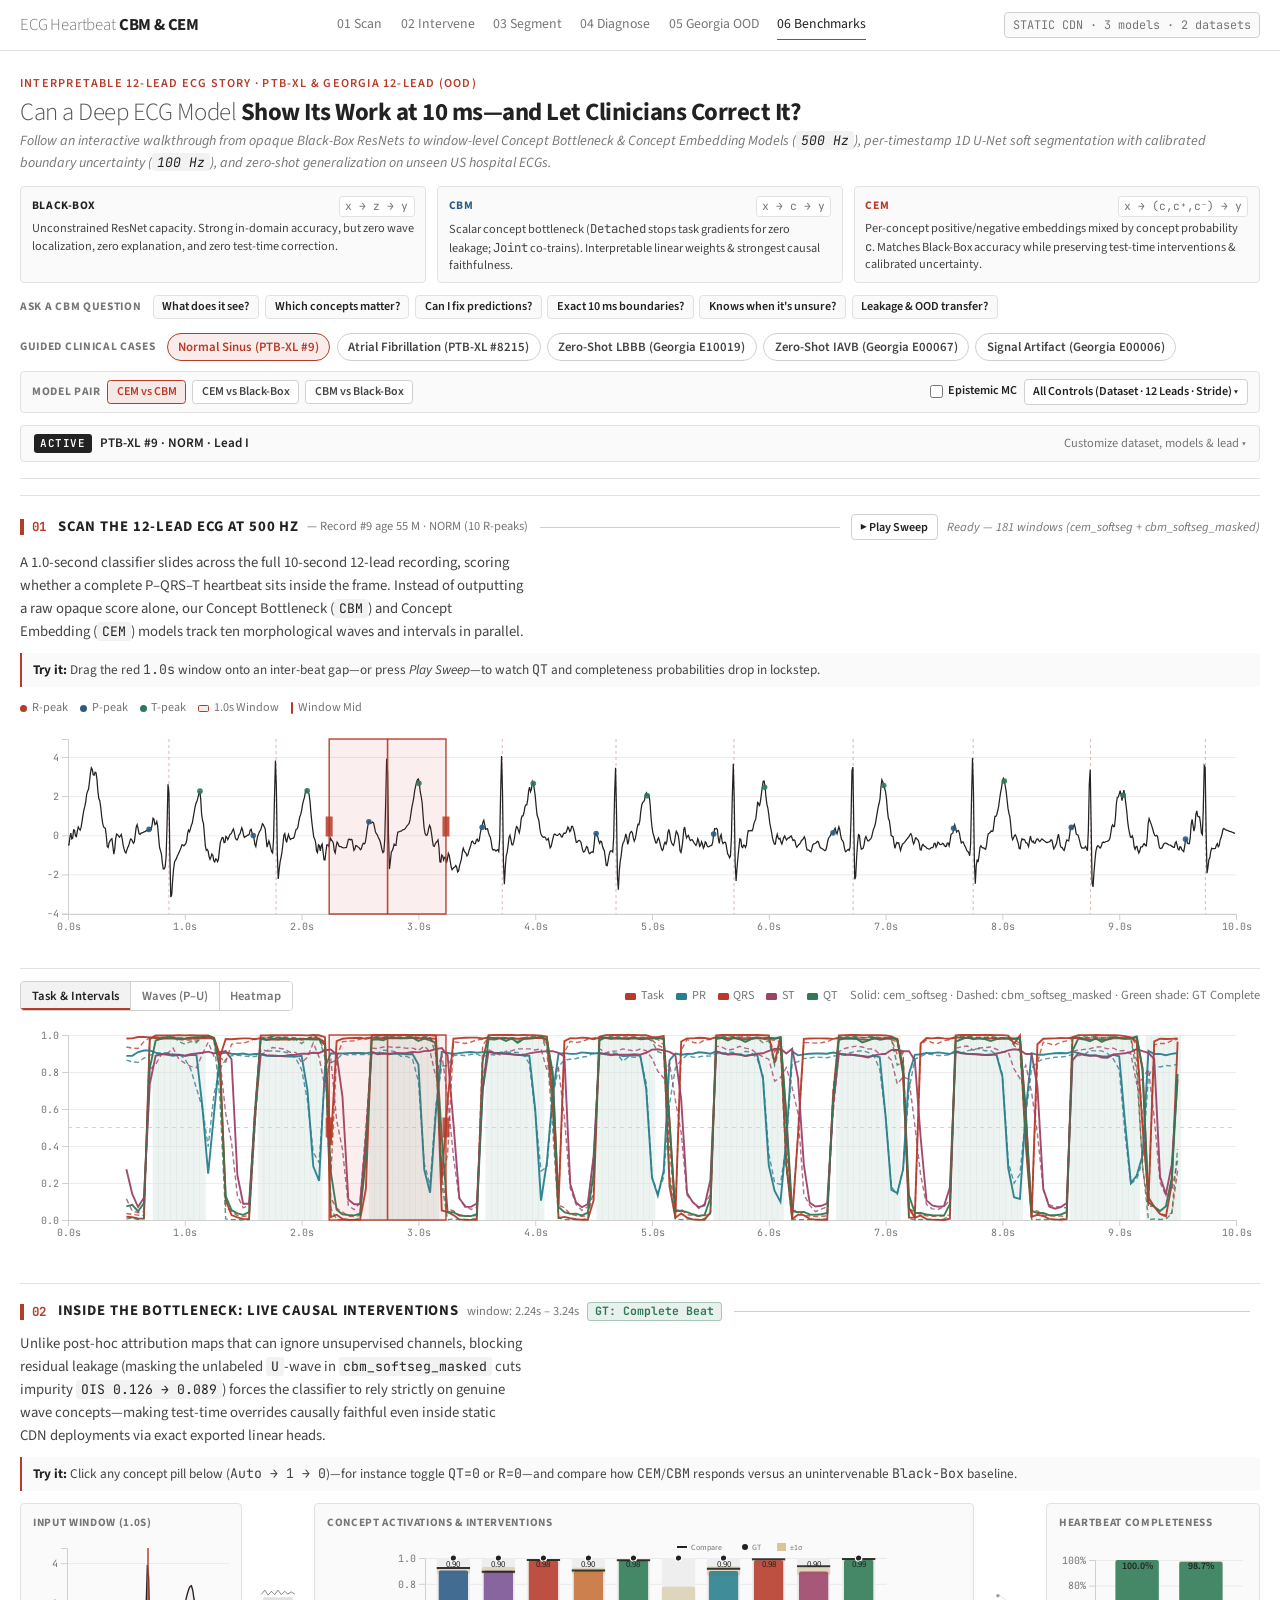
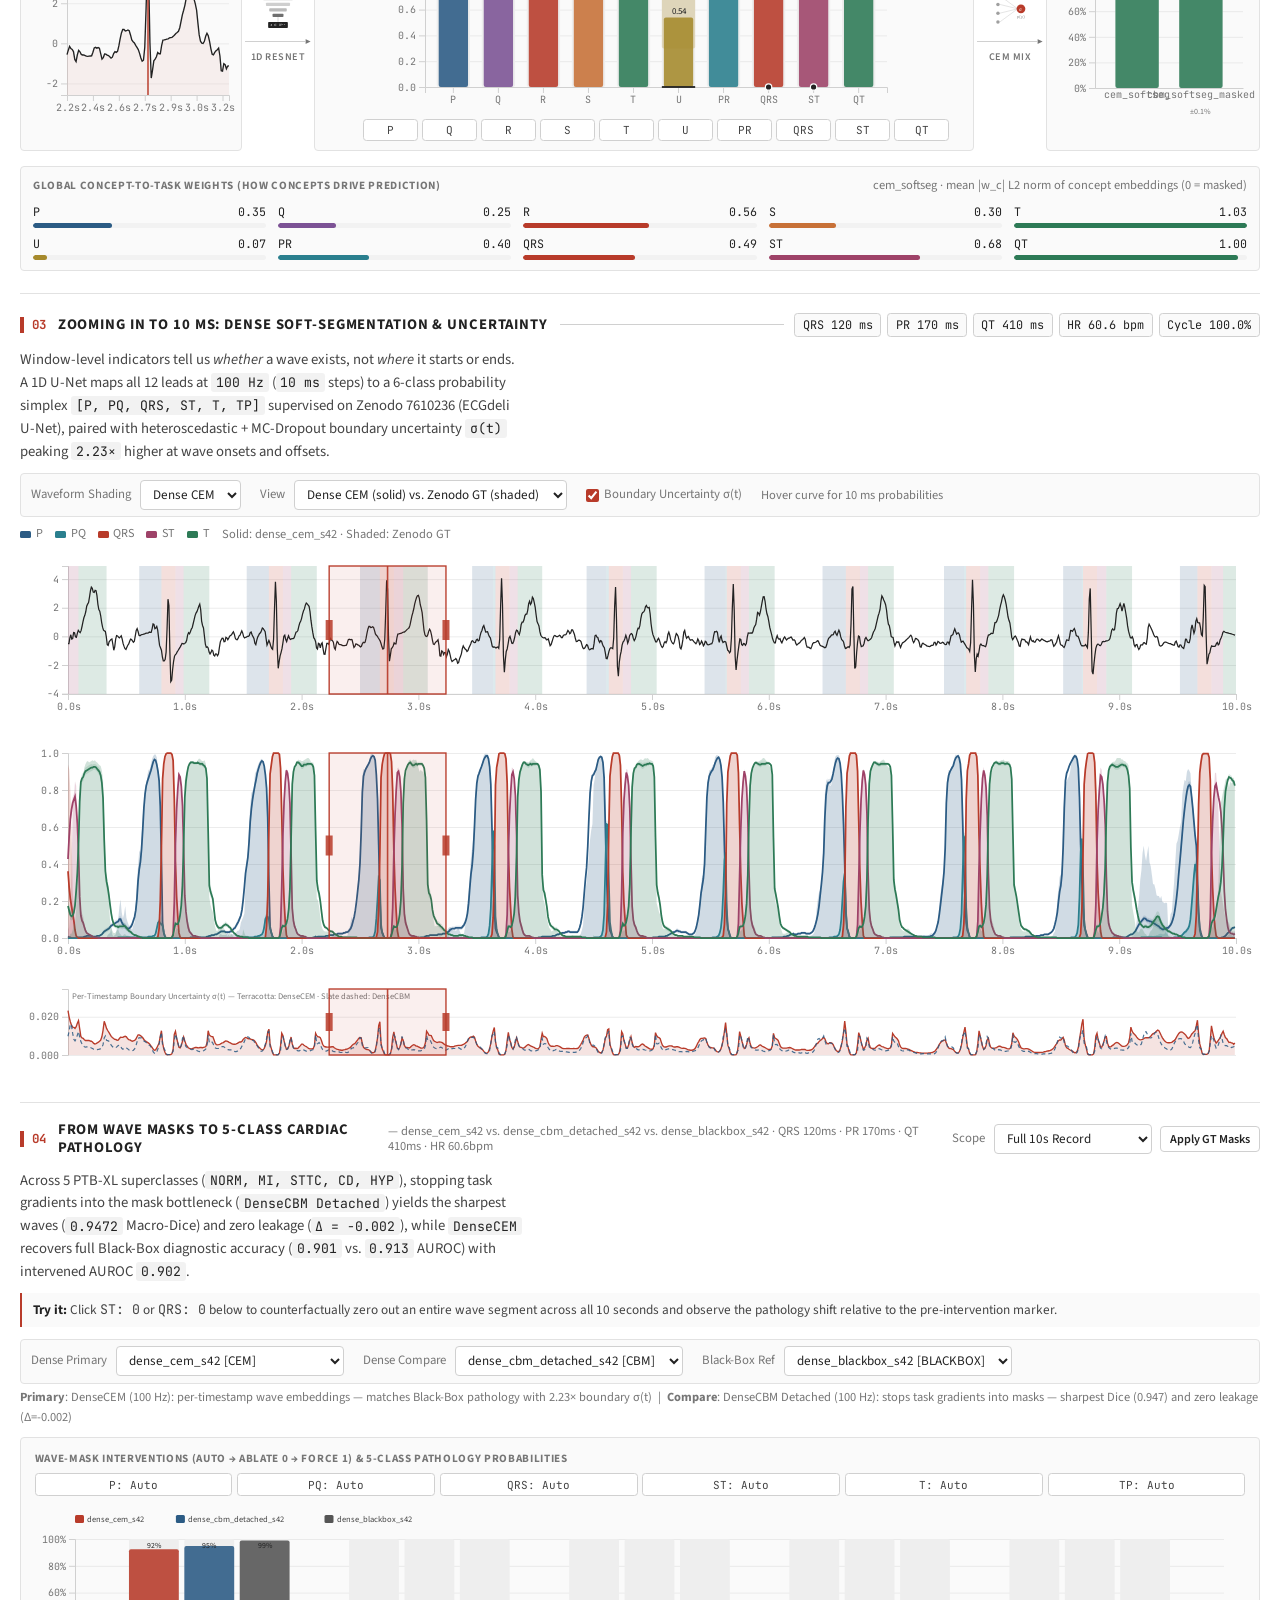
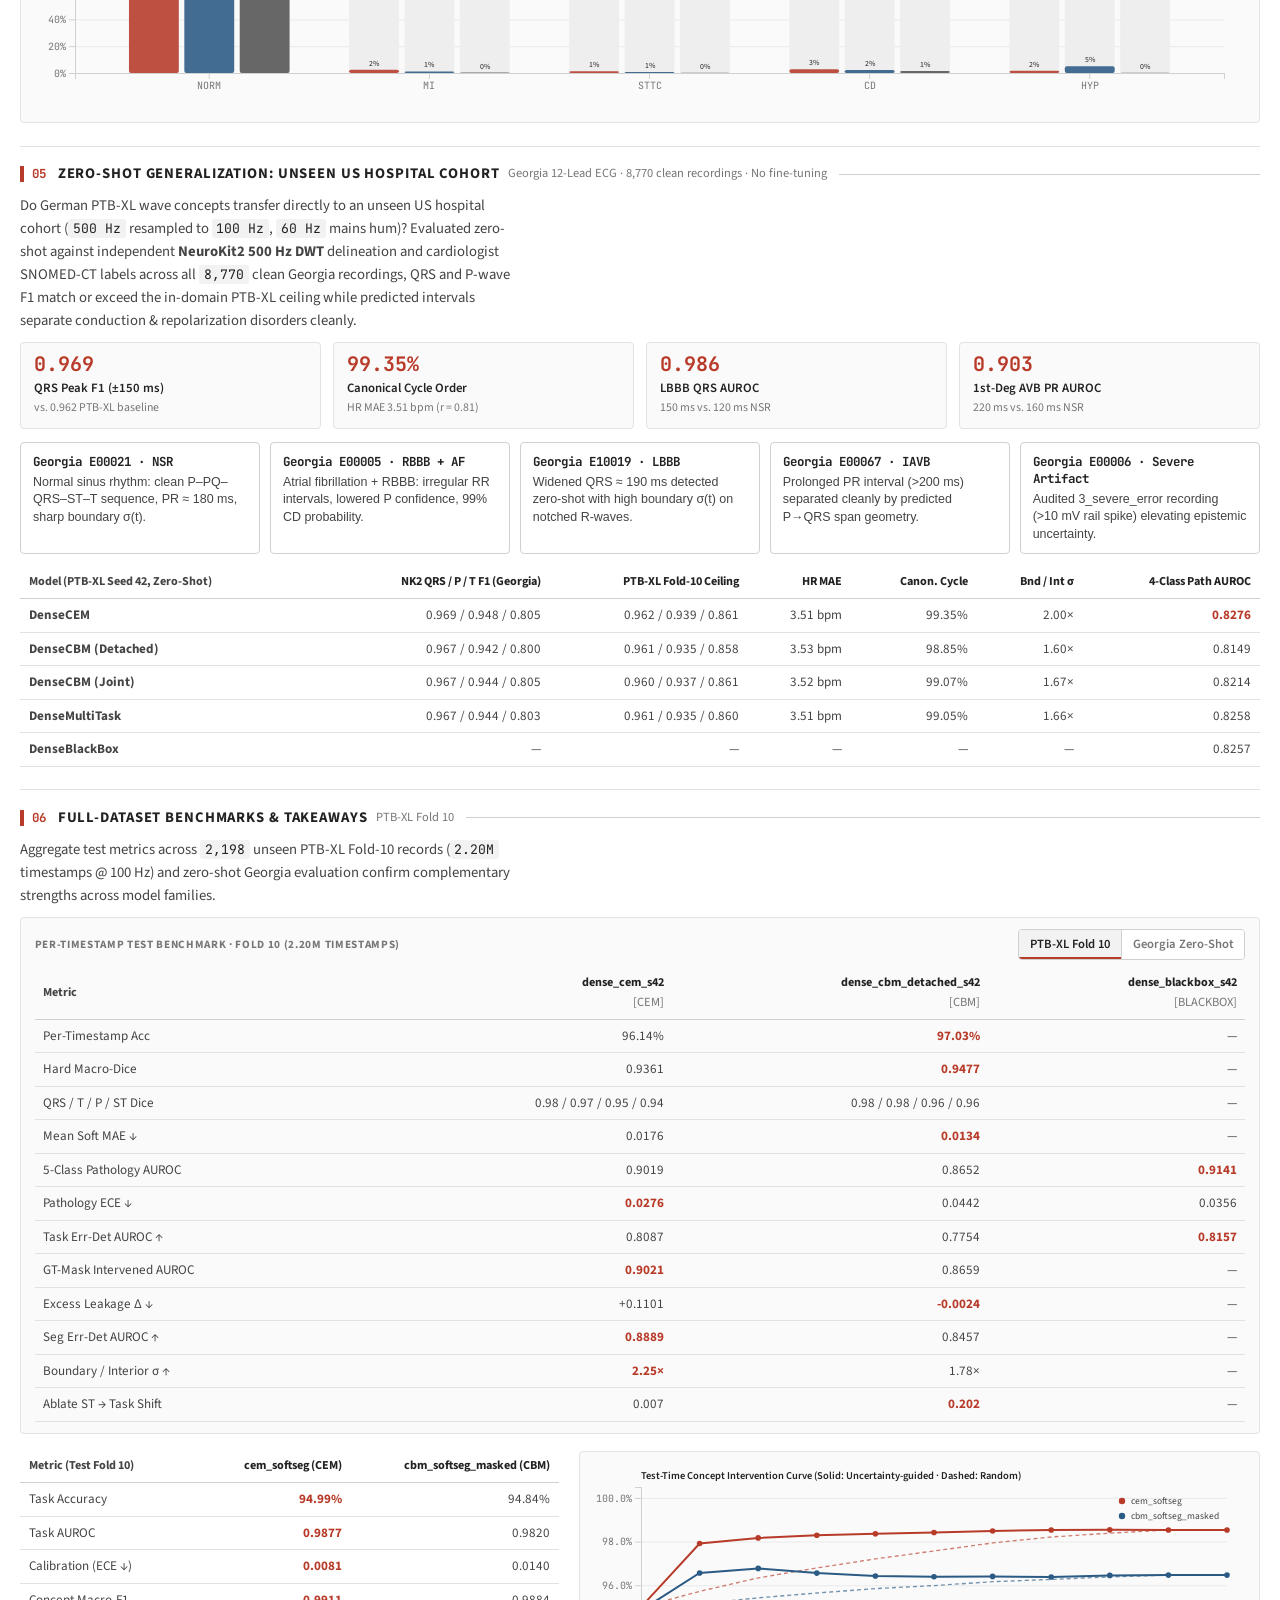
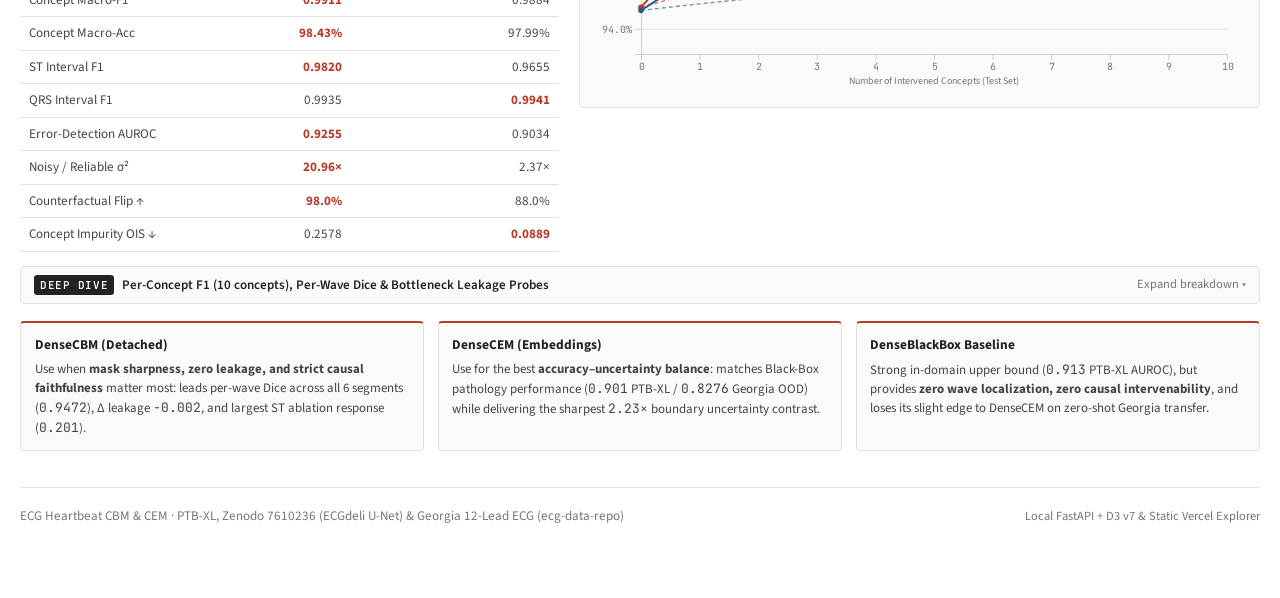
==== commit 7e69521f: "Added more intro to explorer" ====
--- a/explorer/vercel/index.html
+++ b/explorer/vercel/index.html
@@ -49,6 +49,33 @@
         uncertainty (<code>100 Hz</code>), and zero-shot generalization on unseen US hospital ECGs.
       </p>
 
+      <div class="paradigm-grid" aria-label="Concept model paradigms overview">
+        <div class="paradigm-card">
+          <div class="paradigm-head"><span class="paradigm-tag">Black-Box</span><code class="paradigm-formula">x → z → y</code></div>
+          <p>Unconstrained ResNet capacity. Strong in-domain accuracy, but zero wave localization, zero explanation, and zero test-time correction.</p>
+        </div>
+        <div class="paradigm-card">
+          <div class="paradigm-head"><span class="paradigm-tag paradigm-tag--cbm">CBM</span><code class="paradigm-formula">x → c → y</code></div>
+          <p>Scalar concept bottleneck (<code>Detached</code> stops task gradients for zero leakage; <code>Joint</code> co-trains). Interpretable linear weights &amp; strongest causal faithfulness.</p>
+        </div>
+        <div class="paradigm-card">
+          <div class="paradigm-head"><span class="paradigm-tag paradigm-tag--cem">CEM</span><code class="paradigm-formula">x → (c,c⁺,c⁻) → y</code></div>
+          <p>Per-concept positive/negative embeddings mixed by concept probability <code>c</code>. Matches Black-Box accuracy while preserving test-time interventions &amp; calibrated uncertainty.</p>
+        </div>
+      </div>
+
+      <div class="question-block">
+        <span class="preset-label">Ask a CBM Question</span>
+        <div class="question-strip" role="group" aria-label="Jump to core CBM questions">
+          <button class="question-chip" data-jump-act="#signal-section">What does it see?</button>
+          <button class="question-chip" data-jump-act="#pipeline-section">Which concepts matter?</button>
+          <button class="question-chip" data-jump-act="#pipeline-section">Can I fix predictions?</button>
+          <button class="question-chip" data-jump-act="#act-segment">Exact 10 ms boundaries?</button>
+          <button class="question-chip" data-jump-act="#act-segment" data-jump-preset="georgia_artifact" data-jump-epistemic="1">Knows when it's unsure?</button>
+          <button class="question-chip" data-jump-act="#benchmark-section">Leakage &amp; OOD transfer?</button>
+        </div>
+      </div>
+
       <div class="preset-block">
         <span class="preset-label">Guided Clinical Cases</span>
         <div class="preset-strip" role="group" aria-label="Guided clinical case presets">
@@ -57,6 +84,21 @@
           <button class="preset-chip" data-preset="georgia_lbbb">Zero-Shot LBBB (Georgia E10019)</button>
           <button class="preset-chip" data-preset="georgia_iavb">Zero-Shot IAVB (Georgia E00067)</button>
           <button class="preset-chip" data-preset="georgia_artifact">Signal Artifact (Georgia E00006)</button>
+        </div>
+      </div>
+
+      <div class="quick-options-bar" aria-label="Quick comparison and uncertainty options">
+        <div class="quick-opt-group">
+          <span class="preset-label">Model Pair</span>
+          <button class="quick-opt-btn active" data-model-pair="cem_cbm" title="Compare CEM vs masked CBM (both causally intervenable)">CEM vs CBM</button>
+          <button class="quick-opt-btn" data-model-pair="cem_bb" title="Compare intervenable CEM vs opaque Black-Box ResNet">CEM vs Black-Box</button>
+          <button class="quick-opt-btn" data-model-pair="cbm_bb" title="Compare strict scalar CBM vs opaque Black-Box ResNet">CBM vs Black-Box</button>
+        </div>
+        <div class="quick-opt-group">
+          <label class="quick-chk-lbl" title="Toggle MC-Dropout epistemic vs aleatoric uncertainty decomposition across Acts 02–04">
+            <input id="quick-epistemic-chk" type="checkbox" /> Epistemic MC
+          </label>
+          <button id="open-controls-btn" class="secondary-btn small-btn" title="Open dataset, condition filter, all 12 leads, and stride controls">All Controls (Dataset · 12 Leads · Stride) ▾</button>
         </div>
       </div>
 
@@ -131,7 +173,6 @@
             </select>
 
             <label for="stride-input" class="ml">Stride</label>
-            <input id="stride-input" type="number" value="20" min="5" max="200" step="5" style="width:68px" />
             <input id="stride-input" type="number" value="25" min="5" max="200" step="5" style="width:68px" />
             <button id="sweep-btn" class="secondary-btn">Sweep</button>
 
@@ -140,6 +181,7 @@
               <input id="epistemic-chk" type="checkbox" /> Epistemic MC
             </label>
           </div>
+          <div id="explorer-mode-note" class="extensibility-note"></div>
         </div>
       </details>
     </section>
@@ -275,7 +317,16 @@
         <div class="pipe-panel pipe-panel--task">
           <div class="pipe-panel-title">Heartbeat Completeness</div>
           <div id="task-pred-container"></div>
-        </div>
+          <div id="task-unc-breakdown" class="unc-breakdown"></div>
+        </div>
+      </div>
+
+      <div id="concept-weights-panel" class="weights-panel">
+        <div class="weights-header">
+          <span class="pipe-panel-title" style="margin-bottom:0">Global Concept-to-Task Weights (How Concepts Drive Prediction)</span>
+          <span id="concept-weights-note" class="meta-label"></span>
+        </div>
+        <div id="concept-weights-bars" class="weights-bars"></div>
       </div>
     </section>
 
@@ -367,6 +418,7 @@
           <option value="">None</option>
         </select>
       </div>
+      <div id="dense-model-note" class="meta-label" style="margin:-0.45rem 0 0.65rem"></div>
 
       <div class="dense-panel">
         <div class="pipe-panel-title">Wave-Mask Interventions (Auto → Ablate 0 → Force 1) &amp; 5-Class Pathology
@@ -476,6 +528,20 @@
         <div id="intervention-curve-container" class="curve-col"></div>
       </div>
 
+      <details id="concept-breakdown-details" class="controls-drawer" style="margin-top:0.9rem">
+        <summary class="controls-summary">
+          <span class="controls-summary-left">
+            <span class="controls-pill">Deep Dive</span>
+            <span>Per-Concept F1 (10 concepts), Per-Wave Dice &amp; Bottleneck Leakage Probes</span>
+          </span>
+          <span class="controls-summary-right">Expand breakdown ▾</span>
+        </summary>
+        <div class="breakdown-grid">
+          <div id="per-concept-table"></div>
+          <div id="dense-leakage-table"></div>
+        </div>
+      </details>
+
       <div class="takeaway-grid">
         <div class="takeaway-card">
           <div class="takeaway-title">DenseCBM (Detached)</div>
--- a/explorer/vercel/static/style.css
+++ b/explorer/vercel/static/style.css
@@ -810,6 +810,218 @@
   line-height: 1.48;
 }
 
+/* ── Paradigm Overview, CBM Question Navigator & Quick Options ────────────── */
+.paradigm-grid {
+  display: grid;
+  grid-template-columns: repeat(3, minmax(0, 1fr));
+  gap: 0.65rem;
+  margin-top: 0.75rem;
+}
+@media (max-width: 820px) { .paradigm-grid { grid-template-columns: 1fr; } }
+.paradigm-card {
+  background: var(--bg-subtle);
+  border: 1px solid var(--rule);
+  border-radius: 0.25rem;
+  padding: 0.52rem 0.68rem;
+}
+.paradigm-head {
+  display: flex;
+  align-items: center;
+  justify-content: space-between;
+  gap: 0.4rem;
+  margin-bottom: 0.24rem;
+}
+.paradigm-tag {
+  font-size: 0.72rem;
+  font-weight: 700;
+  text-transform: uppercase;
+  letter-spacing: 0.05em;
+  color: var(--ink);
+}
+.paradigm-tag--cbm { color: #2b5b84; }
+.paradigm-tag--cem { color: var(--accent); }
+.paradigm-formula {
+  font-size: 0.71rem;
+  color: var(--muted);
+  background: var(--bg);
+  border: 1px solid var(--rule);
+  padding: 0.04rem 0.32rem;
+  border-radius: 0.2rem;
+}
+.paradigm-card p {
+  font-size: 0.77rem;
+  color: var(--text);
+  line-height: 1.4;
+}
+
+.question-block {
+  display: flex;
+  align-items: center;
+  flex-wrap: wrap;
+  gap: 0.45rem 0.7rem;
+  margin-top: 0.7rem;
+}
+.question-strip {
+  display: flex;
+  flex-wrap: wrap;
+  gap: 0.35rem;
+}
+.question-chip {
+  font-family: var(--font-sans);
+  font-size: 0.76rem;
+  font-weight: 600;
+  padding: 0.18rem 0.55rem;
+  border-radius: 0.25rem;
+  border: 1px solid var(--rule);
+  background: var(--bg-subtle);
+  color: var(--ink);
+  cursor: pointer;
+  transition: all 0.14s ease;
+}
+.question-chip:hover {
+  border-color: var(--accent);
+  color: var(--accent);
+  background: rgba(184, 59, 42, 0.05);
+}
+
+.quick-options-bar {
+  display: flex;
+  align-items: center;
+  justify-content: space-between;
+  flex-wrap: wrap;
+  gap: 0.55rem 0.9rem;
+  margin-top: 0.65rem;
+  padding: 0.42rem 0.68rem;
+  background: var(--bg-subtle);
+  border: 1px solid var(--rule);
+  border-radius: 0.25rem;
+}
+.quick-opt-group {
+  display: flex;
+  align-items: center;
+  flex-wrap: wrap;
+  gap: 0.4rem;
+}
+.quick-opt-btn {
+  font-family: var(--font-sans);
+  font-size: 0.75rem;
+  font-weight: 600;
+  padding: 0.16rem 0.52rem;
+  border-radius: 0.22rem;
+  border: 1px solid var(--rule-strong);
+  background: var(--bg);
+  color: var(--text);
+  cursor: pointer;
+  transition: all 0.14s ease;
+}
+.quick-opt-btn:hover { border-color: var(--ink); color: var(--ink); }
+.quick-opt-btn.active {
+  border-color: var(--accent);
+  background: rgba(184, 59, 42, 0.09);
+  color: var(--accent);
+}
+.quick-chk-lbl {
+  display: inline-flex;
+  align-items: center;
+  gap: 0.32rem;
+  font-size: 0.76rem;
+  font-weight: 600;
+  color: var(--ink);
+  cursor: pointer;
+}
+
+.extensibility-note {
+  margin-top: 0.45rem;
+  padding-top: 0.45rem;
+  border-top: 1px dashed var(--rule);
+  font-size: 0.76rem;
+  color: var(--muted);
+  line-height: 1.45;
+}
+.extensibility-note code {
+  font-size: 0.73rem;
+  color: var(--ink);
+  background: var(--bg-active);
+  padding: 0.05rem 0.28rem;
+  border-radius: 0.2rem;
+}
+
+/* ── Global Weights Bar Panel & Epistemic / Baseline Breakdown ────────────── */
+.weights-panel {
+  margin-top: 0.75rem;
+  padding: 0.58rem 0.75rem;
+  background: var(--bg-subtle);
+  border: 1px solid var(--rule);
+  border-radius: 0.25rem;
+}
+.weights-header {
+  display: flex;
+  align-items: center;
+  justify-content: space-between;
+  flex-wrap: wrap;
+  gap: 0.35rem 0.8rem;
+  margin-bottom: 0.45rem;
+}
+.weights-bars {
+  display: grid;
+  grid-template-columns: repeat(5, minmax(0, 1fr));
+  gap: 0.4rem 0.75rem;
+}
+@media (max-width: 780px) { .weights-bars { grid-template-columns: repeat(2, minmax(0, 1fr)); } }
+.weight-item {
+  display: flex;
+  flex-direction: column;
+  gap: 0.16rem;
+}
+.weight-top {
+  display: flex;
+  justify-content: space-between;
+  font-size: 0.73rem;
+  font-family: var(--font-mono);
+  color: var(--ink);
+}
+.weight-top.masked { color: var(--muted); }
+.weight-track {
+  height: 5px;
+  border-radius: 999px;
+  background: var(--bg-active);
+  overflow: hidden;
+}
+.weight-fill {
+  height: 100%;
+  border-radius: 999px;
+}
+
+.unc-breakdown {
+  display: flex;
+  flex-direction: column;
+  align-items: center;
+  gap: 0.22rem;
+  margin-top: 0.15rem;
+  font-size: 0.72rem;
+  font-family: var(--font-mono);
+  color: var(--muted);
+  text-align: center;
+}
+.delta-badge {
+  display: inline-block;
+  padding: 0.06rem 0.4rem;
+  border-radius: 0.2rem;
+  font-weight: 600;
+  font-size: 0.73rem;
+}
+.delta-badge.pos { background: rgba(45, 122, 86, 0.12); color: var(--ok); }
+.delta-badge.neg { background: rgba(184, 59, 42, 0.12); color: var(--accent); }
+.delta-badge.neu { background: var(--bg-active); color: var(--muted); }
+
+.breakdown-grid {
+  display: grid;
+  grid-template-columns: repeat(2, minmax(0, 1fr));
+  gap: 0.9rem;
+  padding: 0.75rem 0.9rem;
+}
+@media (max-width: 820px) { .breakdown-grid { grid-template-columns: 1fr; } }
+
 /* ── Global & Per-Section Loading Signs ──────────────────────────────────── */
 @keyframes ecg-spin {
   to { transform: rotate(360deg); }
